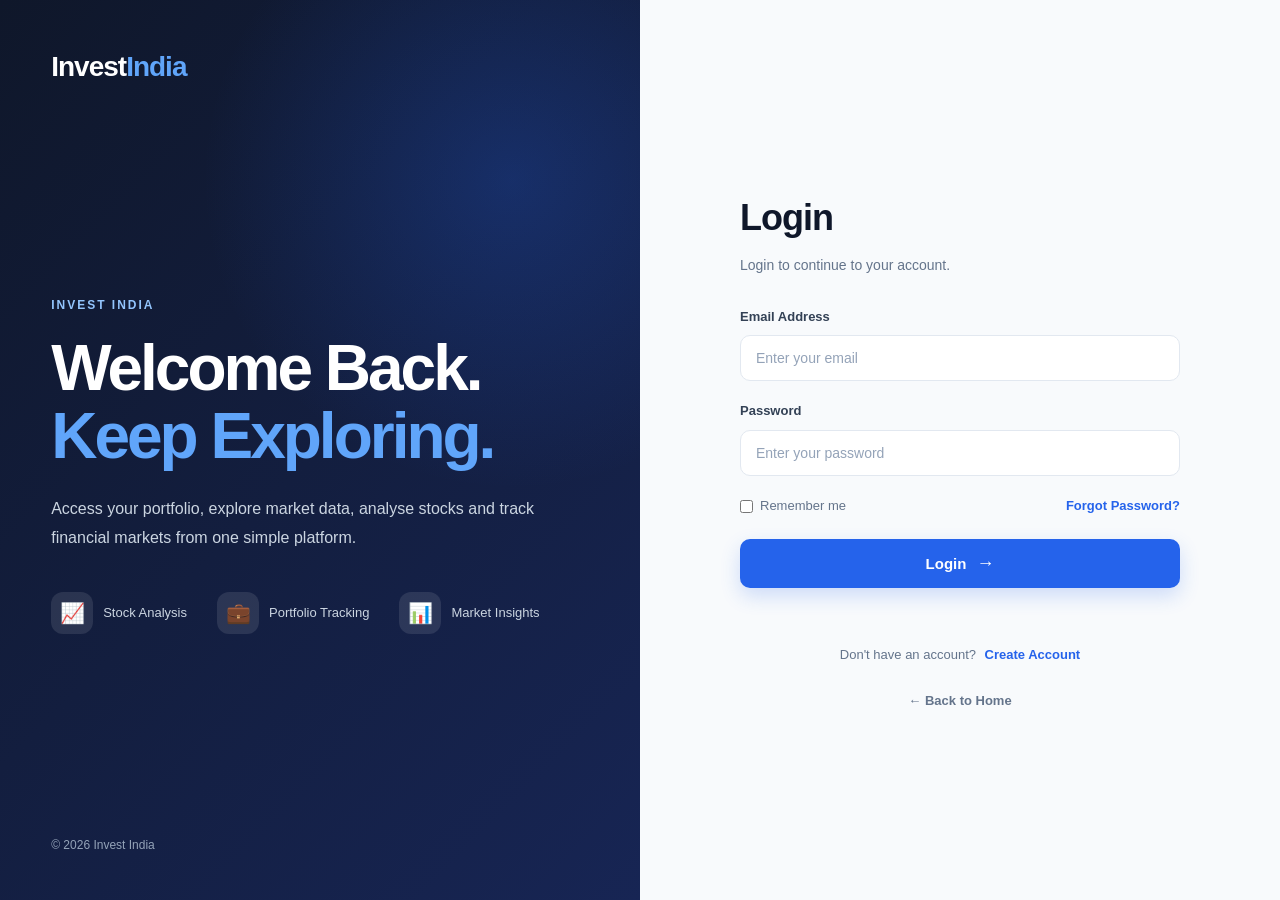
==== portfolio.html @ 1726dc56 "first commi" ====
<!DOCTYPE html>
<html lang="en">

<head>

    <meta charset="UTF-8">

    <meta name="viewport"
          content="width=device-width, initial-scale=1.0">

    <title>Portfolio - Invest India</title>

    <link rel="stylesheet"
          href="css/style.css">

</head>

<body>


<!-- =====================================================
     HEADER
===================================================== -->

<header class="header">

    <div class="logo">
        Invest<span>India</span>
    </div>

    <nav>

        <a href="index.html">
            Home
        </a>
    </nav>

</header>



<!-- =====================================================
     PORTFOLIO PAGE
===================================================== -->

<main class="portfolio-page">


    <!-- =================================================
         PAGE HEADER
    ================================================== -->

    <section class="portfolio-hero">

        <div>

            <span class="portfolio-label">
                INVESTMENT DASHBOARD
            </span>

            <h1>
                My Portfolio
            </h1>

            <p>
                Track your investments, current value
                and overall performance.
            </p>

        </div>


        <button
            class="add-investment-btn"
            onclick="openInvestmentForm()">

            + Add Investment

        </button>

    </section>



    <!-- =================================================
         SUMMARY CARDS
    ================================================== -->

    <section class="portfolio-summary">


        <div class="portfolio-summary-card">

            <div class="summary-icon">
                💰
            </div>

            <div>

                <span>
                    Invested Amount
                </span>

                <h2 id="totalInvested">
                    ₹0
                </h2>

            </div>

        </div>



        <div class="portfolio-summary-card">

            <div class="summary-icon">
                📈
            </div>

            <div>

                <span>
                    Current Value
                </span>

                <h2 id="currentValue">
                    ₹0
                </h2>

            </div>

        </div>



        <div class="portfolio-summary-card">

            <div class="summary-icon">
                📊
            </div>

            <div>

                <span>
                    Total P&L
                </span>

                <h2 id="totalProfitLoss">
                    ₹0
                </h2>

            </div>

        </div>



        <div class="portfolio-summary-card">

            <div class="summary-icon">
                🏦
            </div>

            <div>

                <span>
                    Holdings
                </span>

                <h2 id="totalHoldings">
                    0
                </h2>

            </div>

        </div>

    </section>



    <!-- =================================================
         ADD INVESTMENT FORM
    ================================================== -->

    <section
        id="investmentForm"
        class="investment-form-card"
        style="display: none;">

        <div class="form-header">

            <div>

                <h2>
                    Add Investment
                </h2>

                <p>
                    Add a stock to your portfolio
                </p>

            </div>

            <button
                class="close-form-btn"
                onclick="closeInvestmentForm()">

                ✕

            </button>

        </div>


        <div class="investment-form-grid">


            <div class="form-group">

                <label>
                    Stock Symbol
                </label>

                <input
                    type="text"
                    id="stock"
                    placeholder="Example: ITC">

            </div>


            <div class="form-group">

                <label>
                    Quantity
                </label>

                <input
                    type="number"
                    id="quantity"
                    placeholder="Example: 10"
                    min="1">

            </div>


            <div class="form-group">

                <label>
                    Buy Price
                </label>

                <input
                    type="number"
                    id="buyPrice"
                    placeholder="Example: 365"
                    min="0"
                    step="0.01">

            </div>


            <div class="form-group">

                <label>
                    Current Price
                </label>

                <input
                    type="number"
                    id="currentPrice"
                    placeholder="Example: 380"
                    min="0"
                    step="0.01">

            </div>

        </div>


        <div class="form-actions">

            <button
                class="cancel-investment-btn"
                onclick="closeInvestmentForm()">

                Cancel

            </button>

            <button
                class="save-investment-btn"
                onclick="addInvestment()">

                Save Investment

            </button>

        </div>

    </section>



    <!-- =================================================
         PORTFOLIO HOLDINGS
    ================================================== -->

    <section class="holdings-section">


        <div class="holdings-header">

            <div>

                <span class="portfolio-label">
                    YOUR INVESTMENTS
                </span>

                <h2>
                    Portfolio Holdings
                </h2>

            </div>


            <button
                class="refresh-btn"
                onclick="loadPortfolio()">

                ↻ Refresh

            </button>

        </div>



        <div class="portfolio-table-wrapper">

            <table class="portfolio-table">

                <thead>

                    <tr>

                        <th>
                            Stock
                        </th>

                        <th>
                            Quantity
                        </th>

                        <th>
                            Buy Price
                        </th>

                        <th>
                            Current Price
                        </th>

                        <th>
                            Invested
                        </th>

                        <th>
                            Current Value
                        </th>

                        <th>
                            P&L
                        </th>

                        <th>
                            Action
                        </th>

                    </tr>

                </thead>


                <tbody id="portfolioBody">

                    <tr>

                        <td
                            colspan="8"
                            class="loading-cell">

                            Loading portfolio...

                        </td>

                    </tr>

                </tbody>

            </table>

        </div>

    </section>



    <!-- =================================================
         EMPTY PORTFOLIO
    ================================================== -->

    <section
        id="emptyPortfolio"
        class="empty-portfolio"
        style="display: none;">

        <div class="empty-portfolio-icon">
            📊
        </div>

        <h2>
            Your portfolio is empty
        </h2>

        <p>
            Start building your investment portfolio
            by adding your first stock.
        </p>

        <button
            onclick="openInvestmentForm()"
            class="add-investment-btn">

            + Add Your First Investment

        </button>

    </section>


</main>



<!-- =====================================================
     JAVASCRIPT
===================================================== -->

<script>


/* =====================================================
   GET LOGGED-IN USER EMAIL
===================================================== */

const loggedInEmail =
    localStorage.getItem("userEmail");



/* =====================================================
   LOGIN CHECK
===================================================== */

if (
    localStorage.getItem("isLoggedIn") !== "true"
) {

    localStorage.setItem(
        "returnPage",
        "portfolio.html"
    );

    window.location.href =
        "login.html";

}



/* =====================================================
   OPEN FORM
===================================================== */

function openInvestmentForm() {

    document.getElementById(
        "investmentForm"
    ).style.display = "block";

}



/* =====================================================
   CLOSE FORM
===================================================== */

function closeInvestmentForm() {

    document.getElementById(
        "investmentForm"
    ).style.display = "none";

}



/* =====================================================
   LOAD PORTFOLIO
===================================================== */

async function loadPortfolio() {


    if (!loggedInEmail) {

        localStorage.setItem(
            "returnPage",
            "portfolio.html"
        );

        window.location.href =
            "login.html";

        return;

    }


    try {


        const response =
            await fetch(
                "http://localhost:8080/api/portfolio?email="
                + encodeURIComponent(
                    loggedInEmail
                )
            );


        if (!response.ok) {

            throw new Error(
                "Portfolio loading failed"
            );

        }


        const portfolio =
            await response.json();


        displayPortfolio(
            portfolio
        );


    }

    catch (error) {

        console.error(
            "Portfolio Error:",
            error
        );


        document.getElementById(
            "portfolioBody"
        ).innerHTML = `

            <tr>

                <td
                    colspan="8"
                    class="error-cell">

                    Unable to connect to backend.

                </td>

            </tr>

        `;

    }

}



/* =====================================================
   DISPLAY PORTFOLIO
===================================================== */

function displayPortfolio(
    portfolio
) {


    const body =
        document.getElementById(
            "portfolioBody"
        );


    const empty =
        document.getElementById(
            "emptyPortfolio"
        );


    if (
        !portfolio ||
        portfolio.length === 0
    ) {


        body.innerHTML = "";

        empty.style.display =
            "block";


        updateSummary([]);

        return;

    }


    empty.style.display =
        "none";


    body.innerHTML = "";


    portfolio.forEach(
        investment => {


            const invested =
                Number(
                    investment.quantity
                ) *
                Number(
                    investment.buyPrice
                );


            const currentValue =
                Number(
                    investment.quantity
                ) *
                Number(
                    investment.currentPrice
                );


            const profitLoss =
                currentValue -
                invested;


            const profitClass =
                profitLoss >= 0
                    ? "profit"
                    : "loss";


            const row =
                document.createElement(
                    "tr"
                );


            row.innerHTML = `

                <td>

                    <div class="stock-name">

                        <div class="stock-symbol">
                            ${investment.stock}
                        </div>

                        <span>
                            NSE / BSE
                        </span>

                    </div>

                </td>


                <td>
                    ${investment.quantity}
                </td>


                <td>
                    ₹${Number(
                        investment.buyPrice
                    ).toFixed(2)}
                </td>


                <td>

                    <strong>
                        ₹${Number(
                            investment.currentPrice
                        ).toFixed(2)}
                    </strong>

                </td>


                <td>
                    ₹${invested.toFixed(2)}
                </td>


                <td>
                    ₹${currentValue.toFixed(2)}
                </td>


                <td>

                    <span class="${profitClass}">

                        ${
                            profitLoss >= 0
                                ? "+"
                                : ""
                        }

                        ₹${profitLoss.toFixed(2)}

                    </span>

                </td>


                <td>

                    <button
                        class="edit-btn"
                        onclick="editInvestment(
                            ${investment.id},
                            '${investment.stock}',
                            ${investment.quantity},
                            ${investment.buyPrice},
                            ${investment.currentPrice}
                        )">

                        Edit

                    </button>


                    <button
                        class="delete-btn"
                        onclick="deleteInvestment(
                            ${investment.id}
                        )">

                        Delete

                    </button>

                </td>

            `;


            body.appendChild(
                row
            );

        }
    );


    updateSummary(
        portfolio
    );

}



/* =====================================================
   UPDATE SUMMARY
===================================================== */

function updateSummary(
    portfolio
) {


    let totalInvested = 0;

    let currentValue = 0;


    portfolio.forEach(
        investment => {


            totalInvested +=
                Number(
                    investment.quantity
                ) *
                Number(
                    investment.buyPrice
                );


            currentValue +=
                Number(
                    investment.quantity
                ) *
                Number(
                    investment.currentPrice
                );

        }
    );


    const profitLoss =
        currentValue -
        totalInvested;


    document.getElementById(
        "totalInvested"
    ).textContent =
        "₹" +
        totalInvested.toFixed(2);


    document.getElementById(
        "currentValue"
    ).textContent =
        "₹" +
        currentValue.toFixed(2);


    document.getElementById(
        "totalProfitLoss"
    ).textContent =
        (profitLoss >= 0 ? "+" : "") +
        "₹" +
        profitLoss.toFixed(2);


    document.getElementById(
        "totalHoldings"
    ).textContent =
        portfolio.length;


    const pnlElement =
        document.getElementById(
            "totalProfitLoss"
        );


    if (profitLoss >= 0) {

        pnlElement.classList.add(
            "profit-text"
        );

        pnlElement.classList.remove(
            "loss-text"
        );

    }
    else {

        pnlElement.classList.add(
            "loss-text"
        );

        pnlElement.classList.remove(
            "profit-text"
        );

    }

}



/* =====================================================
   ADD INVESTMENT
===================================================== */

async function addInvestment() {


    const stock =
        document.getElementById(
            "stock"
        ).value
        .trim()
        .toUpperCase();


    const quantity =
        Number(
            document.getElementById(
                "quantity"
            ).value
        );


    const buyPrice =
        Number(
            document.getElementById(
                "buyPrice"
            ).value
        );


    const currentPrice =
        Number(
            document.getElementById(
                "currentPrice"
            ).value
        );


    /* =================================================
       VALIDATION
    ================================================= */

    if (
        !stock ||
        !Number.isFinite(quantity) ||
        quantity <= 0 ||
        !Number.isFinite(buyPrice) ||
        buyPrice <= 0 ||
        !Number.isFinite(currentPrice) ||
        currentPrice <= 0
    ) {

        alert(
            "Please enter valid investment details."
        );

        return;

    }


    /* =================================================
       CHECK LOGIN
    ================================================= */

    if (!loggedInEmail) {

        alert(
            "User email not found. Please login again."
        );

        window.location.href =
            "login.html";

        return;

    }


    try {


        const response =
            await fetch(
                "http://localhost:8080/api/portfolio?email="
                + encodeURIComponent(
                    loggedInEmail
                ),
                {

                    method: "POST",

                    headers: {

                        "Content-Type":
                            "application/json"

                    },

                    body: JSON.stringify({

                        stock:
                            stock,

                        quantity:
                            quantity,

                        buyPrice:
                            buyPrice,

                        currentPrice:
                            currentPrice

                    })

                }
            );


        if (!response.ok) {

            const errorText =
                await response.text();

            console.error(
                "Backend Error:",
                errorText
            );

            throw new Error(
                "Investment could not be added"
            );

        }


        alert(
            "Investment added successfully!"
        );


        /* =================================================
           CLEAR FORM
        ================================================= */

        document.getElementById(
            "stock"
        ).value = "";


        document.getElementById(
            "quantity"
        ).value = "";


        document.getElementById(
            "buyPrice"
        ).value = "";


        document.getElementById(
            "currentPrice"
        ).value = "";


        closeInvestmentForm();


        /* =================================================
           RELOAD PORTFOLIO
        ================================================= */

        await loadPortfolio();

    }


    catch (error) {

        console.error(
            "Add Investment Error:",
            error
        );


        alert(
            "Unable to add investment. Make sure Spring Boot backend is running."
        );

    }

}



/* =====================================================
   EDIT INVESTMENT
===================================================== */

async function editInvestment(
    id,
    stock,
    quantity,
    buyPrice,
    currentPrice
) {


    const newQuantity =
        prompt(
            "Enter Quantity:",
            quantity
        );


    if (newQuantity === null) {

        return;

    }


    const newBuyPrice =
        prompt(
            "Enter Buy Price:",
            buyPrice
        );


    if (newBuyPrice === null) {

        return;

    }


    const newCurrentPrice =
        prompt(
            "Enter Current Price:",
            currentPrice
        );


    if (newCurrentPrice === null) {

        return;

    }


    const quantityValue =
        Number(
            newQuantity
        );


    const buyPriceValue =
        Number(
            newBuyPrice
        );


    const currentPriceValue =
        Number(
            newCurrentPrice
        );


    /* =================================================
       VALIDATION
    ================================================= */

    if (
        !Number.isFinite(quantityValue) ||
        quantityValue <= 0 ||
        !Number.isFinite(buyPriceValue) ||
        buyPriceValue <= 0 ||
        !Number.isFinite(currentPriceValue) ||
        currentPriceValue <= 0
    ) {

        alert(
            "Please enter valid values."
        );

        return;

    }


    if (!loggedInEmail) {

        alert(
            "User email not found. Please login again."
        );

        window.location.href =
            "login.html";

        return;

    }


    try {


        const response =
            await fetch(
                "http://localhost:8080/api/portfolio/"
                + id
                + "?email="
                + encodeURIComponent(
                    loggedInEmail
                ),
                {

                    method: "PUT",

                    headers: {

                        "Content-Type":
                            "application/json"

                    },

                    body: JSON.stringify({

                        stock:
                            stock,

                        quantity:
                            quantityValue,

                        buyPrice:
                            buyPriceValue,

                        currentPrice:
                            currentPriceValue

                    })

                }
            );


        if (!response.ok) {

            const errorText =
                await response.text();

            console.error(
                "Update Backend Error:",
                errorText
            );

            throw new Error(
                "Update failed"
            );

        }


        alert(
            "Investment updated successfully!"
        );


        await loadPortfolio();

    }


    catch (error) {

        console.error(
            "Update Investment Error:",
            error
        );


        alert(
            "Unable to update investment."
        );

    }

}



/* =====================================================
   DELETE INVESTMENT
===================================================== */

async function deleteInvestment(
    id
) {


    const confirmDelete =
        confirm(
            "Are you sure you want to delete this investment?"
        );


    if (!confirmDelete) {

        return;

    }


    try {


        const response =
            await fetch(
                "http://localhost:8080/api/portfolio/"
                + id
                + "?email="
                + encodeURIComponent(
                    loggedInEmail
                ),
                {

                    method: "DELETE"

                }
            );


        const result =
            await response.text();


        if (!response.ok) {

            throw new Error(
                result ||
                "Delete failed"
            );

        }


        alert(
            result ||
            "Investment deleted successfully."
        );


        await loadPortfolio();

    }


    catch (error) {

        console.error(
            "Delete Error:",
            error
        );


        alert(
            "Unable to delete investment."
        );

    }

}



/* =====================================================
   LOGOUT
===================================================== */

function logoutUser() {


    localStorage.removeItem(
        "isLoggedIn"
    );


    localStorage.removeItem(
        "userEmail"
    );


    localStorage.removeItem(
        "userName"
    );


    localStorage.removeItem(
        "returnPage"
    );


    window.location.href =
        "login.html";

}



/* =====================================================
   LOAD PAGE
===================================================== */

loadPortfolio();

</script>



<!-- =====================================================
     PORTFOLIO PAGE CSS
===================================================== -->

<style>

/* =====================================================
   PORTFOLIO PAGE
===================================================== */

.portfolio-page {

    min-height:
        calc(100vh - 70px);

    padding:
        45px 6% 80px;

    background:
        #f5f7fb;

}


/* =====================================================
   PORTFOLIO HERO
===================================================== */

.portfolio-hero {

    max-width:
        1150px;

    margin:
        0 auto 30px;

    padding:
        35px;

    display:
        flex;

    align-items:
        center;

    justify-content:
        space-between;

    gap:
        25px;

    border-radius:
        18px;

    background:
        linear-gradient(
            135deg,
            #0f172a,
            #1e3a8a
        );

    color:
        white;

    box-shadow:
        0 15px 35px
        rgba(
            15,
            23,
            42,
            0.15
        );

}


.portfolio-label {

    display:
        inline-block;

    margin-bottom:
        8px;

    color:
        #2563eb;

    font-size:
        11px;

    font-weight:
        800;

    letter-spacing:
        1.5px;

}


.portfolio-hero .portfolio-label {

    color:
        #93c5fd;

}


.portfolio-hero h1 {

    margin-bottom:
        8px;

    font-size:
        34px;

}


.portfolio-hero p {

    color:
        #cbd5e1;

    font-size:
        14px;

}


/* =====================================================
   ADD BUTTON
===================================================== */

.add-investment-btn {

    padding:
        13px 20px;

    border:
        none;

    border-radius:
        9px;

    background:
        #22c55e;

    color:
        white;

    font-size:
        14px;

    font-weight:
        700;

    cursor:
        pointer;

    white-space:
        nowrap;

    transition:
        0.2s;

}


.add-investment-btn:hover {

    background:
        #16a34a;

    transform:
        translateY(-2px);

}


/* =====================================================
   SUMMARY
===================================================== */

.portfolio-summary {

    max-width:
        1150px;

    margin:
        0 auto 30px;

    display:
        grid;

    grid-template-columns:
        repeat(4, 1fr);

    gap:
        15px;

}


.portfolio-summary-card {

    padding:
        20px;

    display:
        flex;

    align-items:
        center;

    gap:
        14px;

    background:
        white;

    border:
        1px solid #e5e7eb;

    border-radius:
        13px;

    box-shadow:
        0 5px 20px
        rgba(
            15,
            23,
            42,
            0.05
        );

}


.summary-icon {

    width:
        45px;

    height:
        45px;

    display:
        flex;

    align-items:
        center;

    justify-content:
        center;

    border-radius:
        10px;

    background:
        #eff6ff;

    font-size:
        21px;

}


.portfolio-summary-card span {

    display:
        block;

    margin-bottom:
        4px;

    color:
        #6b7280;

    font-size:
        12px;

}


.portfolio-summary-card h2 {

    color:
        #111827;

    font-size:
        19px;

}


/* =====================================================
   FORM
===================================================== */

.investment-form-card {

    max-width:
        1150px;

    margin:
        0 auto 30px;

    padding:
        28px;

    background:
        white;

    border:
        1px solid #e5e7eb;

    border-radius:
        15px;

    box-shadow:
        0 8px 25px
        rgba(
            15,
            23,
            42,
            0.07
        );

}


.form-header {

    display:
        flex;

    align-items:
        center;

    justify-content:
        space-between;

    margin-bottom:
        25px;

}


.form-header h2 {

    color:
        #111827;

    font-size:
        21px;

}


.form-header p {

    margin-top:
        4px;

    color:
        #6b7280;

    font-size:
        13px;

}


.close-form-btn {

    border:
        none;

    background:
        #f1f5f9;

    width:
        34px;

    height:
        34px;

    border-radius:
        8px;

    cursor:
        pointer;

    color:
        #475569;

}


.investment-form-grid {

    display:
        grid;

    grid-template-columns:
        repeat(4, 1fr);

    gap:
        15px;

}


.form-group label {

    display:
        block;

    margin-bottom:
        7px;

    color:
        #374151;

    font-size:
        13px;

    font-weight:
        600;

}


.form-group input {

    width:
        100%;

    padding:
        12px;

    border:
        1px solid #d1d5db;

    border-radius:
        8px;

    outline:
        none;

    font-size:
        14px;

}


.form-group input:focus {

    border-color:
        #2563eb;

    box-shadow:
        0 0 0 3px
        rgba(
            37,
            99,
            235,
            0.1
        );

}


.form-actions {

    display:
        flex;

    justify-content:
        flex-end;

    gap:
        10px;

    margin-top:
        20px;

}


.cancel-investment-btn,
.save-investment-btn {

    padding:
        11px 18px;

    border-radius:
        8px;

    cursor:
        pointer;

    font-size:
        13px;

    font-weight:
        600;

}


.cancel-investment-btn {

    border:
        1px solid #d1d5db;

    background:
        white;

    color:
        #374151;

}


.save-investment-btn {

    border:
        none;

    background:
        #2563eb;

    color:
        white;

}


/* =====================================================
   HOLDINGS
===================================================== */

.holdings-section {

    max-width:
        1150px;

    margin:
        auto;

}


.holdings-header {

    display:
        flex;

    align-items:
        center;

    justify-content:
        space-between;

    margin-bottom:
        18px;

}


.holdings-header h2 {

    color:
        #111827;

    font-size:
        24px;

}


.refresh-btn {

    padding:
        9px 14px;

    border:
        1px solid #d1d5db;

    border-radius:
        8px;

    background:
        white;

    color:
        #374151;

    cursor:
        pointer;

}


/* =====================================================
   TABLE
===================================================== */

.portfolio-table-wrapper {

    overflow-x:
        auto;

    background:
        white;

    border:
        1px solid #e5e7eb;

    border-radius:
        14px;

    box-shadow:
        0 5px 20px
        rgba(
            15,
            23,
            42,
            0.05
        );

}


.portfolio-table {

    width:
        100%;

    border-collapse:
        collapse;

    min-width:
        900px;

}


.portfolio-table th {

    padding:
        15px;

    background:
        #f8fafc;

    border-bottom:
        1px solid #e5e7eb;

    color:
        #64748b;

    text-align:
        left;

    font-size:
        11px;

    text-transform:
        uppercase;

}


.portfolio-table td {

    padding:
        17px 15px;

    border-bottom:
        1px solid #f1f5f9;

    color:
        #374151;

    font-size:
        13px;

}


.portfolio-table tr:last-child td {

    border-bottom:
        none;

}


.stock-symbol {

    color:
        #111827;

    font-weight:
        800;

    font-size:
        15px;

}


.stock-name span {

    color:
        #94a3b8;

    font-size:
        10px;

}


.profit {

    color:
        #16a34a;

    font-weight:
        700;

}


.loss {

    color:
        #dc2626;

    font-weight:
        700;

}


.profit-text {

    color:
        #16a34a !important;

}


.loss-text {

    color:
        #dc2626 !important;

}


/* =====================================================
   EDIT BUTTON
===================================================== */

.edit-btn {

    padding:
        7px 11px;

    margin-right:
        5px;

    border:
        1px solid #bfdbfe;

    border-radius:
        7px;

    background:
        #eff6ff;

    color:
        #2563eb;

    cursor:
        pointer;

    font-size:
        11px;

    font-weight:
        600;

    transition:
        0.2s;

}


.edit-btn:hover {

    background:
        #dbeafe;

}


/* =====================================================
   DELETE BUTTON
===================================================== */

.delete-btn {

    padding:
        7px 11px;

    border:
        1px solid #fecaca;

    border-radius:
        7px;

    background:
        #fef2f2;

    color:
        #dc2626;

    cursor:
        pointer;

    font-size:
        11px;

    font-weight:
        600;

    transition:
        0.2s;

}


.delete-btn:hover {

    background:
        #fee2e2;

}


.loading-cell,
.error-cell {

    padding:
        40px !important;

    text-align:
        center;

    color:
        #64748b !important;

}


/* =====================================================
   EMPTY PORTFOLIO
===================================================== */

.empty-portfolio {

    max-width:
        700px;

    margin:
        40px auto;

    padding:
        55px 25px;

    background:
        white;

    border:
        1px solid #e5e7eb;

    border-radius:
        16px;

    text-align:
        center;

}


.empty-portfolio-icon {

    margin-bottom:
        15px;

    font-size:
        45px;

}


.empty-portfolio h2 {

    margin-bottom:
        8px;

    color:
        #111827;

}


.empty-portfolio p {

    margin-bottom:
        20px;

    color:
        #6b7280;

    font-size:
        14px;

}


/* =====================================================
   MOBILE
===================================================== */

@media (max-width: 900px) {

    .portfolio-summary {

        grid-template-columns:
            repeat(2, 1fr);

    }


    .investment-form-grid {

        grid-template-columns:
            repeat(2, 1fr);

    }

}


@media (max-width: 650px) {

    .portfolio-page {

        padding:
            25px 15px 60px;

    }


    .portfolio-hero {

        flex-direction:
            column;

        align-items:
            flex-start;

        padding:
            25px;

    }


    .portfolio-hero h1 {

        font-size:
            28px;

    }


    .add-investment-btn {

        width:
            100%;

    }


    .portfolio-summary {

        grid-template-columns:
            1fr;

    }


    .investment-form-grid {

        grid-template-columns:
            1fr;

    }


    .form-actions {

        flex-direction:
            column;

    }


    .cancel-investment-btn,
    .save-investment-btn {

        width:
            100%;

    }


    .holdings-header {

        align-items:
            flex-start;

        gap:
            15px;

    }


    .holdings-header h2 {

        font-size:
            20px;

    }

}

</style>


</body>

</html>
---- css/style.css ----
/* =========================================================
   INVEST INDIA
   PREMIUM FINTECH / STOCK MARKET DESIGN
========================================================= */


/* =========================================================
   RESET
========================================================= */

* {
    margin: 0;
    padding: 0;
    box-sizing: border-box;
}

html {
    scroll-behavior: smooth;
}

body {
    font-family:
        Inter,
        "Segoe UI",
        Arial,
        Helvetica,
        sans-serif;

    background: #f8fafc;
    color: #0f172a;

    line-height: 1.6;

    max-width: 100%;
    overflow-x: hidden;
}

a {
    text-decoration: none;
    color: inherit;
}

button,
input {
    font-family: inherit;
}

button {
    cursor: pointer;
}

img,
svg {
    max-width: 100%;
}

.container {
    width: min(1180px, 92%);
    margin: auto;
}


/* =========================================================
   COLORS
========================================================= */

:root {
    --primary: #2563eb;
    --primary-dark: #1d4ed8;
    --primary-light: #eff6ff;

    --green: #16a34a;
    --green-light: #dcfce7;

    --red: #dc2626;
    --red-light: #fee2e2;

    --dark: #0f172a;
    --dark-2: #172033;

    --text: #334155;
    --muted: #64748b;

    --border: #e2e8f0;
    --background: #f8fafc;
    --white: #ffffff;
}


/* =========================================================
   HEADER
========================================================= */

.header {
    height: 76px;

    position: sticky;
    top: 0;

    z-index: 1000;

    background: rgba(255, 255, 255, 0.94);

    backdrop-filter: blur(18px);

    border-bottom: 1px solid rgba(226, 232, 240, 0.8);
}

.nav-container {
    height: 100%;

    display: flex;
    align-items: center;
    justify-content: space-between;

    gap: 30px;
}


/* =========================================================
   LOGO
========================================================= */

.logo {
    font-size: 25px;
    font-weight: 900;

    letter-spacing: -1px;

    color: var(--dark);

    white-space: nowrap;
}

.logo span {
    color: var(--primary);
}


/* =========================================================
   NAVIGATION
========================================================= */

.main-nav {
    display: flex;
    align-items: center;

    gap: 28px;

    margin-left: auto;
}

.main-nav > a {
    position: relative;

    color: #475569;

    font-size: 14px;
    font-weight: 650;

    padding: 28px 0;

    transition: 0.2s ease;

    white-space: nowrap;
}

.main-nav > a:hover {
    color: var(--primary);
}

.main-nav > a::after {
    content: "";

    position: absolute;

    left: 0;
    bottom: 18px;

    width: 0;
    height: 2px;

    background: var(--primary);

    border-radius: 10px;

    transition: 0.25s ease;
}

.main-nav > a:hover::after {
    width: 100%;
}


/* =========================================================
   PROFILE
========================================================= */

.profile-menu {
    position: relative;

    margin-left: 4px;

    flex-shrink: 0;
}

.profile-image {
    width: 42px;
    height: 42px;

    display: block;

    border-radius: 50%;

    border: 3px solid #dbeafe;

    cursor: pointer;

    transition: 0.25s ease;
}

.profile-image:hover {
    border-color: var(--primary);

    transform: scale(1.05);
}


/* =========================================================
   PROFILE DROPDOWN
========================================================= */

.profile-dropdown {
    position: absolute;

    top: 52px;
    right: 0;

    width: 255px;

    padding: 10px;

    background: #ffffff;

    border: 1px solid var(--border);

    border-radius: 16px;

    box-shadow:
        0 20px 50px rgba(15, 23, 42, 0.15);

    opacity: 0;

    visibility: hidden;

    transform: translateY(8px);

    transition:
        opacity 0.2s ease,
        transform 0.2s ease,
        visibility 0.2s ease;

    z-index: 9999;
}

.profile-menu.active .profile-dropdown {
    opacity: 1;

    visibility: visible;

    transform: translateY(0);
}

.profile-dropdown::before {
    content: "";

    position: absolute;

    top: -12px;
    right: 0;

    width: 100%;
    height: 14px;
}

.profile-welcome {
    padding: 13px;
}

.profile-welcome strong {
    display: block;

    color: var(--dark);

    font-size: 14px;
}

.profile-welcome span {
    display: block;

    color: var(--muted);

    font-size: 13px;

    margin-top: 3px;
}

.profile-dropdown hr {
    border: none;

    border-top: 1px solid var(--border);

    margin: 5px 0 8px;
}

.profile-dropdown a,
.profile-dropdown button {
    width: 100%;

    display: block;

    padding: 11px 12px;

    border: none;

    background: transparent;

    color: #334155;

    text-align: left;

    border-radius: 9px;

    font-size: 14px;

    cursor: pointer;

    transition: 0.2s ease;
}

.profile-dropdown a:hover,
.profile-dropdown button:hover {
    background: var(--primary-light);

    color: var(--primary);
}


/* =========================================================
   MARKET TICKER
========================================================= */

.market-ticker {
    background: var(--dark);

    color: white;

    border-bottom: 1px solid #1e293b;
}

.ticker-container {
    min-height: 46px;

    display: flex;

    align-items: center;

    justify-content: center;

    gap: 55px;

    overflow: hidden;
}

.ticker-item {
    display: flex;

    align-items: center;

    gap: 9px;

    white-space: nowrap;

    font-size: 12px;
}

.ticker-item span {
    color: #94a3b8;

    font-weight: 600;
}

.ticker-item strong {
    color: #f8fafc;
}

.positive {
    color: var(--green) !important;
}

.negative {
    color: var(--red) !important;
}


/* =========================================================
   HERO
========================================================= */

.hero {
    position: relative;

    overflow: hidden;

    padding: 105px 0 100px;

    background:
        radial-gradient(
            circle at 80% 20%,
            rgba(37, 99, 235, 0.12),
            transparent 30%
        ),
        linear-gradient(
            135deg,
            #f8fbff,
            #ffffff 50%,
            #f8fafc
        );
}

.hero::before {
    content: "";

    position: absolute;

    width: 500px;
    height: 500px;

    right: -250px;
    top: 50px;

    background: rgba(37, 99, 235, 0.05);

    border-radius: 50%;

    filter: blur(10px);
}

.hero-grid {
    position: relative;

    display: grid;

    grid-template-columns: 1fr 1fr;

    align-items: center;

    gap: 80px;
}


/* =========================================================
   HERO CONTENT
========================================================= */

.hero-content {
    position: relative;

    z-index: 2;
}

.hero-badge {
    display: inline-flex;

    align-items: center;

    gap: 8px;

    padding: 8px 13px;

    background: #eff6ff;

    border: 1px solid #dbeafe;

    color: var(--primary);

    border-radius: 30px;

    font-size: 11px;

    font-weight: 800;

    letter-spacing: 0.8px;

    margin-bottom: 22px;
}

.live-dot {
    width: 7px;
    height: 7px;

    background: #22c55e;

    border-radius: 50%;

    box-shadow:
        0 0 0 4px rgba(34, 197, 94, 0.12);
}

.hero h1 {
    max-width: 680px;

    font-size: clamp(46px, 5vw, 72px);

    line-height: 1.02;

    letter-spacing: -3.5px;

    color: var(--dark);

    margin-bottom: 25px;
}

.hero h1 span {
    display: block;

    background:
        linear-gradient(
            90deg,
            #2563eb,
            #3b82f6
        );

    -webkit-background-clip: text;

    background-clip: text;

    color: transparent;
}

.hero p {
    max-width: 590px;

    color: var(--muted);

    font-size: 17px;

    line-height: 1.8;

    margin-bottom: 32px;
}


/* =========================================================
   HERO BUTTONS
========================================================= */

.hero-actions {
    display: flex;

    align-items: center;

    gap: 13px;

    margin-bottom: 45px;
}

.primary-btn,
.secondary-btn {
    min-height: 48px;

    padding: 0 21px;

    display: inline-flex;

    align-items: center;

    justify-content: center;

    gap: 9px;

    border-radius: 10px;

    font-size: 14px;

    font-weight: 750;

    transition: 0.25s ease;
}

.primary-btn {
    background: var(--primary);

    color: white;

    box-shadow:
        0 12px 25px rgba(37, 99, 235, 0.23);
}

.primary-btn:hover {
    background: var(--primary-dark);

    transform: translateY(-2px);

    box-shadow:
        0 15px 30px rgba(37, 99, 235, 0.3);
}

.primary-btn span {
    font-size: 18px;
}

.secondary-btn {
    background: white;

    border: 1px solid var(--border);

    color: var(--text);
}

.secondary-btn:hover {
    border-color: #bfdbfe;

    color: var(--primary);

    background: #f8fbff;
}


/* =========================================================
   HERO TRUST
========================================================= */

.hero-trust {
    display: flex;

    align-items: center;

    gap: 35px;
}

.hero-trust div {
    display: flex;

    flex-direction: column;
}

.hero-trust strong {
    font-size: 22px;

    color: var(--dark);
}

.hero-trust span {
    color: var(--muted);

    font-size: 12px;
}


/* =========================================================
   HERO DASHBOARD
========================================================= */

.hero-dashboard {
    position: relative;

    min-height: 450px;

    display: flex;

    align-items: center;

    justify-content: center;
}

.dashboard-glow {
    position: absolute;

    width: 330px;
    height: 330px;

    border-radius: 50%;

    background: rgba(37, 99, 235, 0.13);

    filter: blur(65px);
}


/* =========================================================
   PORTFOLIO CARD
========================================================= */

.portfolio-card {
    position: relative;

    z-index: 2;

    width: min(480px, 100%);

    padding: 26px;

    background:
        linear-gradient(
            145deg,
            #ffffff,
            #f8fbff
        );

    border: 1px solid rgba(226, 232, 240, 0.9);

    border-radius: 22px;

    box-shadow:
        0 30px 80px rgba(15, 23, 42, 0.14);

    transform:
        perspective(1000px)
        rotateY(-5deg)
        rotateX(2deg);

    transition: 0.4s ease;
}

.portfolio-card:hover {
    transform:
        perspective(1000px)
        rotateY(0deg)
        rotateX(0deg)
        translateY(-5px);
}


/* =========================================================
   PORTFOLIO HEADER
========================================================= */

.portfolio-header {
    display: flex;

    align-items: flex-start;

    justify-content: space-between;
}

.portfolio-header span {
    color: var(--muted);

    font-size: 12px;
}

.portfolio-header h2 {
    font-size: 30px;

    color: var(--dark);

    margin-top: 3px;

    letter-spacing: -1px;
}

.profit-badge {
    padding: 7px 10px;

    background: var(--green-light);

    color: var(--green);

    border-radius: 8px;

    font-size: 12px;

    font-weight: 800;
}


/* =========================================================
   CHART
========================================================= */

.chart-area {
    position: relative;

    height: 205px;

    margin-top: 25px;

    overflow: hidden;

    border-radius: 14px;

    background:
        linear-gradient(
            180deg,
            #f8fbff,
            #ffffff
        );
}

.chart-grid-lines {
    position: absolute;

    inset: 0;

    background:
        repeating-linear-gradient(
            to bottom,
            transparent 0,
            transparent 49px,
            #e8eef7 50px
        );
}

.chart-labels {
    position: absolute;

    right: 8px;
    top: 10px;

    height: 165px;

    display: flex;

    flex-direction: column;

    justify-content: space-between;

    color: #94a3b8;

    font-size: 9px;

    z-index: 2;
}

.market-chart {
    position: absolute;

    left: 0;
    bottom: 0;

    width: 100%;
    height: 100%;

    overflow: visible;
}

.chart-fill {
    fill: url(#chartFill);
}

.chart-path {
    fill: none;

    stroke: var(--primary);

    stroke-width: 4;

    stroke-linecap: round;

    stroke-linejoin: round;
}

.chart-periods {
    display: flex;

    justify-content: flex-end;

    gap: 15px;

    padding: 13px 3px 18px;

    color: #94a3b8;

    font-size: 11px;

    font-weight: 700;
}

.chart-periods .active {
    color: var(--primary);
}


/* =========================================================
   PORTFOLIO STATS
========================================================= */

.portfolio-stats {
    display: grid;

    grid-template-columns: 1fr 1fr;

    gap: 15px;

    padding-top: 17px;

    border-top: 1px solid var(--border);
}

.portfolio-stats div {
    display: flex;

    flex-direction: column;
}

.portfolio-stats span {
    color: var(--muted);

    font-size: 11px;
}

.portfolio-stats strong {
    margin-top: 3px;

    color: var(--dark);

    font-size: 15px;
}


/* =========================================================
   FLOATING STOCK CARD
========================================================= */

.floating-stock-card {
    position: absolute;

    z-index: 4;

    right: -15px;
    bottom: 65px;

    display: flex;

    align-items: center;

    gap: 10px;

    padding: 13px 15px;

    background: white;

    border: 1px solid var(--border);

    border-radius: 13px;

    box-shadow:
        0 18px 40px rgba(15, 23, 42, 0.12);
}

.stock-mini-icon {
    width: 38px;
    height: 38px;

    display: flex;

    align-items: center;

    justify-content: center;

    background: #eff6ff;

    color: var(--primary);

    border-radius: 9px;

    font-size: 11px;

    font-weight: 900;
}

.floating-stock-card div {
    display: flex;

    flex-direction: column;
}

.floating-stock-card span {
    color: var(--muted);

    font-size: 9px;
}

.floating-stock-card strong {
    font-size: 13px;
}

.floating-stock-card b {
    font-size: 11px;
}


/* =========================================================
   FLOATING MINI CARD
========================================================= */

.floating-mini-card {
    position: absolute;

    z-index: 4;

    left: -20px;
    top: 70px;

    padding: 13px 17px;

    background: white;

    border: 1px solid var(--border);

    border-radius: 12px;

    box-shadow:
        0 15px 35px rgba(15, 23, 42, 0.1);

    display: flex;

    flex-direction: column;
}

.floating-mini-card span {
    color: var(--muted);

    font-size: 9px;
}

.floating-mini-card strong {
    color: var(--green);

    font-size: 14px;
}


/* =========================================================
   MARKET OVERVIEW
========================================================= */

.market-overview {
    padding: 70px 0;

    background: white;

    border-bottom: 1px solid #edf2f7;
}

.section-top {
    display: flex;

    justify-content: space-between;

    align-items: flex-end;

    margin-bottom: 28px;
}

.section-label {
    display: block;

    color: var(--primary);

    font-size: 10px;

    font-weight: 850;

    letter-spacing: 1.5px;

    margin-bottom: 7px;
}

.section-top h2 {
    font-size: 27px;

    letter-spacing: -0.7px;
}

.market-status {
    color: var(--green);

    font-size: 12px;

    font-weight: 700;
}

.market-cards {
    display: grid;

    grid-template-columns:
        repeat(4, 1fr);

    gap: 15px;
}

.market-overview-card {
    padding: 21px;

    border: 1px solid var(--border);

    background: #ffffff;

    border-radius: 15px;

    transition: 0.25s ease;
}

.market-overview-card:hover {
    transform: translateY(-4px);

    border-color: #bfdbfe;

    box-shadow:
        0 15px 30px rgba(15, 23, 42, 0.07);
}

.market-card-top {
    display: flex;

    justify-content: space-between;

    align-items: center;

    margin-bottom: 13px;
}

.market-card-top span:first-child {
    color: var(--muted);

    font-size: 11px;

    font-weight: 700;
}

.market-icon {
    width: 28px;
    height: 28px;

    display: flex;

    align-items: center;

    justify-content: center;

    background: var(--primary-light);

    color: var(--primary);

    border-radius: 7px;

    font-size: 11px;

    font-weight: 900;
}

.market-overview-card > strong {
    display: block;

    color: var(--dark);

    font-size: 21px;

    letter-spacing: -0.5px;

    margin-bottom: 5px;
}

.market-overview-card small {
    font-size: 11px;

    font-weight: 700;
}


/* =========================================================
   QUICK TOOLS
========================================================= */

.quick-tools {
    padding: 95px 0;

    background: #f8fafc;
}

.section-heading {
    text-align: center;

    max-width: 700px;

    margin: 0 auto 42px;
}

.section-heading h2 {
    color: var(--dark);

    font-size: 38px;

    line-height: 1.15;

    letter-spacing: -1.5px;

    margin-bottom: 11px;
}

.section-heading p {
    color: var(--muted);

    font-size: 15px;
}

.tool-grid {
    display: grid;

    grid-template-columns:
        repeat(4, 1fr);

    gap: 16px;
}

.tool-card {
    position: relative;

    display: flex;

    align-items: center;

    gap: 15px;

    padding: 23px;

    background: white;

    border: 1px solid var(--border);

    border-radius: 16px;

    transition: 0.25s ease;
}

.tool-card:hover {
    transform: translateY(-5px);

    border-color: #bfdbfe;

    box-shadow:
        0 18px 40px rgba(15, 23, 42, 0.08);
}

.tool-icon {
    flex-shrink: 0;

    width: 48px;
    height: 48px;

    display: flex;

    align-items: center;

    justify-content: center;

    border-radius: 12px;

    font-size: 21px;
}

.tool-icon.blue {
    background: #eff6ff;
}

.tool-icon.purple {
    background: #f5f3ff;
}

.tool-icon.green {
    background: #ecfdf5;
}

.tool-icon.orange {
    background: #fff7ed;
}

.tool-card h3 {
    color: var(--dark);

    font-size: 15px;

    margin-bottom: 3px;
}

.tool-card p {
    color: var(--muted);

    font-size: 11px;
}

.tool-arrow {
    margin-left: auto;

    color: #94a3b8;

    font-size: 18px;

    transition: 0.2s ease;
}

.tool-card:hover .tool-arrow {
    color: var(--primary);

    transform: translateX(3px);
}


/* =========================================================
   MARKET SECTIONS
========================================================= */

.market-section {
    padding: 100px 0;

    background: white;
}

.light-section {
    background: #f8fafc;
}

.centered {
    text-align: center;
}


/* =========================================================
   SEARCH
========================================================= */

.stock-search,
.search-box {
    max-width: 760px;

    margin: 0 auto 35px;

    display: flex;

    gap: 9px;
}

.stock-search input,
.search-box input {
    flex: 1;

    min-width: 0;

    height: 50px;

    padding: 0 16px;

    background: white;

    border: 1px solid #cbd5e1;

    border-radius: 10px;

    outline: none;

    color: var(--dark);

    font-size: 14px;

    transition: 0.2s ease;
}

.stock-search input:focus,
.search-box input:focus {
    border-color: var(--primary);

    box-shadow:
        0 0 0 4px rgba(37, 99, 235, 0.08);
}

.stock-search button,
.search-box button {
    min-width: 145px;

    padding: 0 20px;

    border: none;

    border-radius: 10px;

    background: var(--primary);

    color: white;

    font-size: 13px;

    font-weight: 750;

    transition: 0.2s ease;
}

.stock-search button:hover,
.search-box button:hover {
    background: var(--primary-dark);

    transform: translateY(-1px);
}


/* =========================================================
   STOCK RESULT
========================================================= */

.stock-result {
    max-width: 1000px;

    margin: auto;

    width: 100%;
}

.stock-main-card {
    padding: 30px;

    background: white;

    border: 1px solid var(--border);

    border-radius: 18px;

    box-shadow:
        0 12px 35px rgba(15, 23, 42, 0.06);
}

.stock-title {
    display: flex;

    align-items: center;

    justify-content: space-between;

    gap: 30px;

    padding-bottom: 24px;

    border-bottom: 1px solid var(--border);
}

.stock-title span {
    color: var(--muted);

    font-size: 10px;

    font-weight: 750;

    letter-spacing: 1px;
}

.stock-title h2 {
    color: var(--dark);

    font-size: 23px;

    margin-top: 5px;
}

.stock-title p {
    color: var(--muted);

    font-size: 13px;
}

.stock-price {
    text-align: right;
}

.stock-price strong {
    display: block;

    color: var(--primary);

    font-size: 30px;

    margin-top: 3px;
}

.stock-details {
    display: grid;

    grid-template-columns:
        repeat(5, 1fr);

    gap: 15px;

    padding-top: 24px;
}

.stock-details div {
    padding: 14px;

    background: #f8fafc;

    border-radius: 10px;

    min-width: 0;
}

.stock-details span {
    display: block;

    color: var(--muted);

    font-size: 10px;

    margin-bottom: 3px;
}

.stock-details strong {
    color: var(--dark);

    font-size: 13px;

    word-break: break-word;
}


/* =========================================================
   WATCHLIST BUTTON
========================================================= */

.watchlist-btn {
    margin-top: 10px;

    padding: 9px 13px;

    border: 1px solid #cbd5e1;

    border-radius: 8px;

    background: white;

    color: #475569;

    font-size: 12px;

    font-weight: 700;

    cursor: pointer;

    transition: 0.2s ease;
}

.watchlist-btn:hover {
    border-color: var(--primary);

    color: var(--primary);

    background: var(--primary-light);

    transform: translateY(-1px);
}

.watchlist-btn.watchlist-added {
    background: #fff7ed;

    border-color: #f59e0b;

    color: #d97706;
}

.watchlist-btn.watchlist-added:hover {
    background: #ffedd5;

    border-color: #d97706;

    color: #b45309;
}


/* =========================================================
   IPO FILTERS
========================================================= */

.ipo-filters {
    display: flex;

    justify-content: center;

    gap: 7px;

    margin-bottom: 30px;

    flex-wrap: wrap;
}

.ipo-filters button {
    padding: 10px 17px;

    background: white;

    border: 1px solid var(--border);

    color: var(--muted);

    border-radius: 9px;

    font-size: 12px;

    font-weight: 700;

    transition: 0.2s ease;

    white-space: nowrap;
}

.ipo-filters button:hover,
.ipo-filters button.active {
    background: var(--primary);

    border-color: var(--primary);

    color: white;
}


/* =========================================================
   DYNAMIC CARDS
========================================================= */

.ipo-grid,
.fund-grid {
    display: grid;

    grid-template-columns:
        repeat(3, 1fr);

    gap: 18px;
}

.loading-card {
    grid-column: 1 / -1;

    padding: 35px;

    background: white;

    border: 1px solid var(--border);

    border-radius: 14px;

    text-align: center;

    color: var(--muted);

    font-size: 14px;
}


/* =========================================================
   MORE MARKETS
========================================================= */

.other-markets {
    padding: 100px 0;

    background:
        linear-gradient(
            135deg,
            #f8fafc,
            #ffffff
        );
}

.other-grid {
    display: grid;

    grid-template-columns:
        repeat(4, 1fr);

    gap: 17px;
}

.other-card {
    padding: 27px;

    background: white;

    border: 1px solid var(--border);

    border-radius: 16px;

    transition: 0.25s ease;
}

.other-card:hover {
    transform: translateY(-5px);

    border-color: #bfdbfe;

    box-shadow:
        0 15px 35px rgba(15, 23, 42, 0.07);
}

.other-icon {
    width: 48px;
    height: 48px;

    display: flex;

    align-items: center;

    justify-content: center;

    background: var(--primary-light);

    border-radius: 11px;

    font-size: 21px;

    margin-bottom: 17px;
}

.other-card h3 {
    color: var(--dark);

    font-size: 16px;

    margin-bottom: 5px;
}

.other-card p {
    color: var(--muted);

    font-size: 12px;
}


/* =========================================================
   ABOUT
========================================================= */

.about-section {
    padding: 100px 0;

    background:
        radial-gradient(
            circle at 80% 20%,
            rgba(37, 99, 235, 0.12),
            transparent 30%
        ),
        #eff6ff;
}

.about-grid {
    display: grid;

    grid-template-columns:
        1.25fr 1fr;

    gap: 80px;

    align-items: center;
}

.about-content {
    max-width: 650px;
}

.about-content h2 {
    font-size: 42px;

    line-height: 1.12;

    letter-spacing: -1.8px;

    color: var(--dark);

    margin: 10px 0 20px;
}

.about-content p {
    color: var(--muted);

    font-size: 15px;

    margin-bottom: 13px;
}

.about-highlight {
    display: grid;

    grid-template-columns:
        repeat(2, 1fr);

    gap: 13px;
}

.about-highlight div {
    padding: 24px;

    background: rgba(255, 255, 255, 0.9);

    border: 1px solid #dbeafe;

    border-radius: 14px;

    display: flex;

    flex-direction: column;

    gap: 8px;

    transition: 0.2s ease;
}

.about-highlight div:hover {
    transform: translateY(-3px);

    box-shadow:
        0 12px 25px rgba(37, 99, 235, 0.08);
}

.about-highlight strong {
    font-size: 25px;
}

.about-highlight span {
    color: var(--text);

    font-size: 13px;

    font-weight: 750;
}


/* =========================================================
   FOOTER
========================================================= */

.footer {
    background: #0b1220;

    color: white;

    padding-top: 50px;
}

.footer-content {
    display: flex;

    align-items: flex-start;

    justify-content: space-between;

    gap: 40px;

    padding-bottom: 35px;
}

.footer-logo {
    font-size: 24px;

    font-weight: 900;

    letter-spacing: -0.8px;
}

.footer-logo span {
    color: #60a5fa;
}

.footer-content p {
    color: #94a3b8;

    font-size: 13px;

    margin-top: 9px;
}

.footer-links {
    display: flex;

    gap: 25px;

    color: #cbd5e1;

    font-size: 12px;

    font-weight: 650;
}

.footer-links a:hover {
    color: #60a5fa;
}

.footer-bottom {
    padding: 18px;

    border-top: 1px solid #1e293b;

    text-align: center;

    color: #64748b;

    font-size: 11px;
}


/* =========================================================
   PROFILE PAGE
========================================================= */

.profile-page {
    min-height: calc(100vh - 76px);

    padding: 70px 0;

    background: #f8fafc;
}

.profile-container {
    max-width: 1050px;

    width: 92%;

    margin: auto;
}

.profile-header {
    display: flex;

    align-items: center;

    gap: 22px;

    background: white;

    padding: 30px;

    border: 1px solid var(--border);

    border-radius: 18px;

    margin-bottom: 22px;

    box-shadow:
        0 10px 30px rgba(15, 23, 42, 0.05);
}

.profile-avatar {
    width: 85px;
    height: 85px;

    display: flex;

    align-items: center;

    justify-content: center;

    border-radius: 50%;

    background: var(--primary);

    color: white;

    font-size: 32px;

    font-weight: 800;

    flex-shrink: 0;
}

.profile-heading h1 {
    color: var(--dark);

    margin-bottom: 4px;
}

.profile-heading p {
    color: var(--muted);

    margin-bottom: 8px;

    word-break: break-word;
}

.account-badge {
    display: inline-block;

    padding: 5px 10px;

    background: var(--primary-light);

    color: var(--primary);

    border-radius: 20px;

    font-size: 11px;

    font-weight: 750;
}

.profile-card {
    background: white;

    border: 1px solid var(--border);

    border-radius: 18px;

    padding: 30px;

    margin-bottom: 20px;

    box-shadow:
        0 10px 30px rgba(15, 23, 42, 0.04);
}

.card-title {
    display: flex;

    justify-content: space-between;

    align-items: center;

    gap: 20px;

    margin-bottom: 24px;
}

.card-title h2 {
    color: var(--dark);

    font-size: 21px;
}

.card-title p {
    color: var(--muted);

    font-size: 13px;

    margin-top: 4px;
}

.edit-btn {
    border: none;

    background: var(--primary);

    color: white;

    padding: 10px 16px;

    border-radius: 8px;

    font-weight: 700;

    flex-shrink: 0;
}

.edit-btn:hover {
    background: var(--primary-dark);
}


/* =========================================================
   PROFILE DETAILS
========================================================= */

.profile-details {
    display: grid;

    grid-template-columns:
        repeat(3, 1fr);

    gap: 15px;
}

.detail-item {
    padding: 18px;

    background: #f8fafc;

    border: 1px solid var(--border);

    border-radius: 11px;

    min-width: 0;
}

.detail-item span {
    display: block;

    color: var(--muted);

    font-size: 12px;

    margin-bottom: 5px;
}

.detail-item strong {
    color: var(--dark);

    font-size: 14px;

    word-break: break-word;
}

.status-active {
    color: var(--green) !important;
}


/* =========================================================
   PROFILE EDIT
========================================================= */

.profile-edit {
    display: grid;

    grid-template-columns:
        repeat(2, 1fr);

    gap: 18px;
}

.input-group {
    display: flex;

    flex-direction: column;

    gap: 6px;
}

.input-group label {
    color: var(--text);

    font-size: 12px;

    font-weight: 750;
}

.input-group input {
    height: 45px;

    padding: 0 12px;

    border: 1px solid #cbd5e1;

    border-radius: 8px;

    outline: none;
}

.input-group input:focus {
    border-color: var(--primary);

    box-shadow:
        0 0 0 3px rgba(37, 99, 235, 0.08);
}

.edit-actions {
    grid-column: 1 / -1;

    display: flex;

    justify-content: flex-end;

    gap: 9px;
}

.cancel-btn,
.save-btn {
    padding: 10px 18px;

    border-radius: 8px;

    font-weight: 700;
}

.cancel-btn {
    border: 1px solid #cbd5e1;

    background: white;

    color: var(--text);
}

.save-btn {
    border: none;

    background: var(--primary);

    color: white;
}


/* =========================================================
   ACCOUNT GRID
========================================================= */

.account-grid {
    display: grid;

    grid-template-columns:
        repeat(4, 1fr);

    gap: 13px;
}

.account-box {
    display: flex;

    align-items: center;

    gap: 11px;

    padding: 17px;

    background: #f8fafc;

    border: 1px solid var(--border);

    border-radius: 10px;

    min-width: 0;
}

.account-icon {
    font-size: 21px;

    flex-shrink: 0;
}

.account-box span {
    display: block;

    color: var(--muted);

    font-size: 11px;
}

.account-box strong {
    color: var(--dark);

    font-size: 13px;
}

.text-green {
    color: var(--green) !important;
}


/* =========================================================
   QUICK ACTIONS
========================================================= */

.quick-actions {
    display: grid;

    grid-template-columns:
        repeat(2, 1fr);

    gap: 13px;
}

.quick-action {
    display: flex;

    align-items: center;

    gap: 14px;

    padding: 18px;

    background: #f8fafc;

    border: 1px solid var(--border);

    border-radius: 11px;

    transition: 0.2s ease;
}

.quick-action:hover {
    background: var(--primary-light);

    border-color: #bfdbfe;

    transform: translateY(-2px);
}

.quick-action > span {
    font-size: 26px;

    flex-shrink: 0;
}

.quick-action strong {
    display: block;

    color: var(--dark);

    font-size: 14px;
}

.quick-action small {
    color: var(--muted);

    font-size: 11px;
}


/* =========================================================
   NAVIGATION ACTIONS
========================================================= */

.nav-portfolio {
    color: var(--primary) !important;

    font-weight: 750 !important;
}

.nav-login {
    padding: 9px 15px !important;

    border: 1px solid var(--primary);

    border-radius: 8px;

    color: var(--primary) !important;

    background: transparent;

    transition: 0.2s ease;
}

.nav-login:hover {
    background: var(--primary-light);

    color: var(--primary-dark) !important;
}

.nav-register {
    padding: 9px 16px !important;

    border-radius: 8px;

    background: var(--primary);

    color: #ffffff !important;

    box-shadow:
        0 6px 15px rgba(37, 99, 235, 0.18);

    transition: 0.2s ease;
}

.nav-register:hover {
    background: var(--primary-dark);

    color: #ffffff !important;

    transform: translateY(-1px);
}

.main-nav .nav-login::after,
.main-nav .nav-register::after {
    display: none;
}


/* =========================================================
   AUTHENTICATION PAGES
========================================================= */

.auth-page {
    min-height: 100vh;

    margin: 0;

    background: #f8fafc;
}

.auth-container {
    min-height: 100vh;

    display: grid;

    grid-template-columns: 1fr 1fr;
}


/* =========================================================
   AUTH LEFT SIDE
========================================================= */

.auth-info {
    position: relative;

    min-height: 100vh;

    padding: 45px 8%;

    display: flex;

    flex-direction: column;

    justify-content: space-between;

    background:
        radial-gradient(
            circle at 80% 20%,
            rgba(37, 99, 235, 0.25),
            transparent 35%
        ),
        linear-gradient(
            135deg,
            #0f172a,
            #172554
        );

    color: white;
}

.auth-logo {
    width: fit-content;

    font-size: 28px;

    font-weight: 900;

    letter-spacing: -1px;

    color: white;
}

.auth-logo span {
    color: #60a5fa;
}

.auth-info-content {
    max-width: 520px;
}

.auth-label {
    display: inline-block;

    margin-bottom: 20px;

    font-size: 12px;

    font-weight: 800;

    letter-spacing: 2px;

    color: #93c5fd;
}

.auth-info-content h1 {
    margin: 0;

    font-size: clamp(42px, 5vw, 70px);

    line-height: 1.05;

    letter-spacing: -3px;
}

.auth-info-content h1 span {
    display: block;

    color: #60a5fa;
}

.auth-info-content > p {
    max-width: 500px;

    margin-top: 25px;

    color: #cbd5e1;

    font-size: 16px;

    line-height: 1.8;
}


/* =========================================================
   AUTH FEATURES
========================================================= */

.auth-features {
    display: flex;

    gap: 30px;

    margin-top: 40px;

    flex-wrap: wrap;
}

.auth-features div {
    display: flex;

    align-items: center;

    gap: 10px;
}

.auth-features span {
    width: 42px;
    height: 42px;

    display: flex;

    align-items: center;

    justify-content: center;

    border-radius: 12px;

    background: rgba(255,255,255,0.1);

    font-size: 20px;

    flex-shrink: 0;
}

.auth-features p {
    margin: 0;

    font-size: 13px;

    color: #cbd5e1;
}

.auth-footer-text {
    color: #94a3b8;

    font-size: 12px;
}


/* =========================================================
   AUTH RIGHT SIDE
========================================================= */

.auth-form-section {
    min-height: 100vh;

    display: flex;

    align-items: center;

    justify-content: center;

    padding: 40px;
}

.auth-form-card {
    width: 100%;

    max-width: 440px;
}

.auth-form-header {
    margin-bottom: 30px;
}

.auth-mobile-logo {
    display: none;

    margin-bottom: 20px;

    font-size: 24px;

    font-weight: 900;

    color: var(--dark);
}

.auth-mobile-logo span {
    color: var(--primary);
}

.auth-form-header h2 {
    margin: 0;

    font-size: 36px;

    color: var(--dark);

    letter-spacing: -1px;
}

.auth-form-header p {
    margin-top: 8px;

    color: var(--muted);

    font-size: 14px;
}


/* =========================================================
   AUTH FORM
========================================================= */

.form-group {
    margin-bottom: 20px;
}

.form-group label {
    display: block;

    margin-bottom: 8px;

    font-size: 13px;

    font-weight: 700;

    color: #334155;
}

.form-group input {
    width: 100%;

    box-sizing: border-box;

    padding: 14px 15px;

    border: 1px solid var(--border);

    border-radius: 10px;

    outline: none;

    background: white;

    color: var(--dark);

    font-size: 14px;

    transition: 0.2s ease;
}

.form-group input:focus {
    border-color: var(--primary);

    box-shadow:
        0 0 0 4px
        rgba(37, 99, 235, 0.08);
}

.form-group input::placeholder {
    color: #94a3b8;
}


/* =========================================================
   FORM OPTIONS
========================================================= */

.form-options {
    display: flex;

    align-items: center;

    justify-content: space-between;

    margin: 5px 0 22px;

    font-size: 13px;

    gap: 15px;
}

.remember-me {
    display: flex;

    align-items: center;

    gap: 7px;

    color: #64748b;

    cursor: pointer;
}

.remember-me input {
    accent-color: var(--primary);
}

.form-options a {
    color: var(--primary);

    font-weight: 600;
}

.form-options a:hover {
    color: var(--primary-dark);
}


/* =========================================================
   SUBMIT BUTTON
========================================================= */

.auth-submit-btn {
    width: 100%;

    display: flex;

    align-items: center;

    justify-content: center;

    gap: 10px;

    padding: 14px;

    border: none;

    border-radius: 10px;

    background: var(--primary);

    color: white;

    font-size: 15px;

    font-weight: 750;

    cursor: pointer;

    box-shadow:
        0 8px 20px
        rgba(37, 99, 235, 0.2);

    transition: 0.2s ease;
}

.auth-submit-btn:hover {
    background: var(--primary-dark);

    transform: translateY(-1px);
}

.auth-submit-btn span {
    font-size: 18px;
}


/* =========================================================
   MESSAGE
========================================================= */

.auth-message {
    min-height: 20px;

    margin: 12px 0 0;

    text-align: center;

    font-size: 13px;
}

.auth-message.error {
    color: var(--red);
}

.auth-message.success {
    color: var(--green);
}


/* =========================================================
   REGISTER SWITCH
========================================================= */

.auth-switch {
    margin-top: 25px;

    text-align: center;

    font-size: 13px;

    color: var(--muted);
}

.auth-switch a {
    margin-left: 5px;

    color: var(--primary);

    font-weight: 700;
}

.auth-switch a:hover {
    color: var(--primary-dark);
}


/* =========================================================
   BACK HOME
========================================================= */

.back-home {
    display: block;

    margin-top: 25px;

    text-align: center;

    color: #64748b;

    font-size: 13px;

    font-weight: 600;
}

.back-home:hover {
    color: var(--primary);
}


/* =========================================================
   REGISTER TERMS
========================================================= */

.register-terms {
    margin: 5px 0 20px;
}

.register-terms label {
    display: flex;

    align-items: flex-start;

    gap: 8px;

    color: #64748b;

    font-size: 12px;

    line-height: 1.5;

    cursor: pointer;
}

.register-terms input {
    margin-top: 3px;

    accent-color: var(--primary);

    flex-shrink: 0;
}

.register-terms a {
    color: var(--primary);

    font-weight: 600;
}

.register-terms a:hover {
    color: var(--primary-dark);
}


/* =========================================================
   RESPONSIVE - TABLET
========================================================= */

@media (max-width: 1050px) {

    .container {
        width: 92%;
    }

    .main-nav {
        gap: 17px;
    }

    .main-nav > a {
        font-size: 12px;
    }

    .hero-grid {
        gap: 40px;
    }

    .market-cards,
    .tool-grid {
        grid-template-columns:
            repeat(2, 1fr);
    }

    .other-grid {
        grid-template-columns:
            repeat(2, 1fr);
    }

    .ipo-grid,
    .fund-grid {
        grid-template-columns:
            repeat(2, 1fr);
    }

    .about-grid {
        gap: 40px;
    }

    .profile-details {
        grid-template-columns:
            repeat(2, 1fr);
    }

    .account-grid {
        grid-template-columns:
            repeat(2, 1fr);
    }
}


/* =========================================================
   RESPONSIVE - MOBILE / TABLET
========================================================= */

@media (max-width: 800px) {

    /* ---------------- HEADER ---------------- */

    .header {
        height: auto;

        padding: 12px 0;
    }

    .nav-container {
        min-height: 48px;

        display: grid;

        grid-template-columns: 1fr auto;

        align-items: center;

        gap: 0 12px;
    }

    .logo {
        width: auto;

        text-align: left;

        font-size: 22px;
    }

    .profile-menu {
        position: relative;

        top: auto;
        right: auto;

        margin: 0;
    }

    .profile-image {
        width: 40px;
        height: 40px;
    }

    .main-nav {
        order: initial;

        grid-column: 1 / -1;

        width: 100%;

        margin: 8px 0 0;

        padding: 4px 2px 5px;

        display: flex;

        justify-content: flex-start;

        flex-wrap: nowrap;

        gap: 20px;

        overflow-x: auto;

        overflow-y: hidden;

        scrollbar-width: none;

        -webkit-overflow-scrolling: touch;
    }

    .main-nav::-webkit-scrollbar {
        display: none;
    }

    .main-nav > a {
        padding: 6px 0;

        font-size: 11px;

        flex-shrink: 0;

        white-space: nowrap;
    }

    .main-nav > a::after {
        display: none;
    }

    .nav-login,
    .nav-register {
        padding: 7px 11px !important;
    }


    /* ---------------- PROFILE DROPDOWN ---------------- */

    .profile-dropdown {
        top: 48px;

        right: 0;

        width: min(255px, calc(100vw - 30px));

        max-width: calc(100vw - 30px);
    }


    /* ---------------- HERO ---------------- */

    .hero {
        padding: 65px 0 70px;
    }

    .hero-grid {
        grid-template-columns: 1fr;

        text-align: center;

        gap: 35px;
    }

    .hero-content {
        width: 100%;
    }

    .hero-badge {
        font-size: 10px;

        padding: 7px 11px;

        margin-bottom: 18px;
    }

    .hero h1 {
        max-width: 100%;

        font-size: clamp(38px, 9vw, 50px);

        letter-spacing: -2px;
    }

    .hero p {
        max-width: 620px;

        margin-left: auto;

        margin-right: auto;

        font-size: 15px;

        line-height: 1.7;
    }

    .hero-actions {
        justify-content: center;

        flex-wrap: wrap;

        margin-bottom: 35px;
    }

    .hero-trust {
        justify-content: center;

        gap: 25px;

        flex-wrap: wrap;
    }

    .hero-dashboard {
        width: 100%;

        min-height: 380px;

        transform: none;

        margin: 0;
    }

    .portfolio-card {
        width: min(480px, 92vw);

        padding: 22px;

        transform:
            perspective(1000px)
            rotateY(-2deg)
            rotateX(1deg);
    }

    .portfolio-card:hover {
        transform:
            perspective(1000px)
            rotateY(0deg)
            rotateX(0deg);
    }

    .floating-stock-card {
        right: max(-5px, 1vw);

        bottom: 35px;

        transform: scale(0.9);

        transform-origin: right bottom;
    }

    .floating-mini-card {
        left: max(-5px, 1vw);

        top: 45px;

        transform: scale(0.9);

        transform-origin: left top;
    }


    /* ---------------- MARKET OVERVIEW ---------------- */

    .market-overview {
        padding: 60px 0;
    }

    .section-top {
        align-items: flex-start;

        gap: 15px;

        flex-direction: column;
    }

    .section-top h2 {
        font-size: 25px;
    }

    .market-status {
        font-size: 11px;
    }

    .market-cards {
        grid-template-columns:
            repeat(2, 1fr);

        gap: 12px;
    }

    .market-overview-card {
        padding: 17px;
    }


    /* ---------------- QUICK TOOLS ---------------- */

    .quick-tools {
        padding: 70px 0;
    }

    .section-heading {
        margin-bottom: 30px;
    }

    .section-heading h2 {
        font-size: 32px;

        letter-spacing: -1px;
    }

    .section-heading p {
        font-size: 14px;
    }

    .tool-grid {
        grid-template-columns:
            repeat(2, 1fr);

        gap: 12px;
    }

    .tool-card {
        padding: 18px;

        gap: 11px;
    }

    .tool-icon {
        width: 42px;
        height: 42px;

        font-size: 18px;
    }


    /* ---------------- MARKET SECTIONS ---------------- */

    .market-section {
        padding: 70px 0;
    }

    .stock-search,
    .search-box {
        width: 100%;

        flex-direction: column;

        gap: 10px;
    }

    .stock-search input,
    .search-box input {
        width: 100%;

        height: 50px;

        font-size: 16px;
    }

    .stock-search button,
    .search-box button {
        width: 100%;

        height: 50px;

        min-width: 0;
    }


    /* ---------------- STOCK RESULT ---------------- */

    .stock-main-card {
        padding: 22px;

        border-radius: 15px;
    }

    .stock-title {
        gap: 18px;
    }

    .stock-title h2 {
        font-size: 21px;
    }

    .stock-price strong {
        font-size: 27px;
    }

    .watchlist-btn {
        width: auto;

        min-height: 42px;

        padding: 9px 12px;
    }

    .stock-details {
        grid-template-columns:
            repeat(3, 1fr);

        gap: 10px;
    }

    .stock-details div {
        padding: 12px;
    }


    /* ---------------- IPO ---------------- */

    .ipo-filters {
        justify-content: flex-start;

        overflow-x: auto;

        flex-wrap: nowrap;

        padding-bottom: 5px;

        scrollbar-width: none;
    }

    .ipo-filters::-webkit-scrollbar {
        display: none;
    }

    .ipo-filters button {
        flex-shrink: 0;
    }

    .ipo-grid,
    .fund-grid {
        grid-template-columns:
            repeat(2, 1fr);

        gap: 13px;
    }


    /* ---------------- OTHER MARKETS ---------------- */

    .other-markets {
        padding: 70px 0;
    }

    .other-grid {
        grid-template-columns:
            repeat(2, 1fr);

        gap: 13px;
    }

    .other-card {
        padding: 21px;
    }


    /* ---------------- ABOUT ---------------- */

    .about-section {
        padding: 70px 0;
    }

    .about-grid {
        grid-template-columns: 1fr;

        gap: 35px;

        text-align: center;
    }

    .about-content {
        margin: auto;

        max-width: 700px;
    }

    .about-content h2 {
        font-size: 34px;
    }

    .about-content p {
        font-size: 14px;
    }


    /* ---------------- FOOTER ---------------- */

    .footer {
        padding-top: 40px;
    }

    .footer-content {
        flex-direction: column;

        align-items: center;

        text-align: center;

        gap: 25px;
    }

    .footer-links {
        flex-wrap: wrap;

        justify-content: center;

        gap: 15px 22px;
    }


    /* ---------------- PROFILE ---------------- */

    .profile-page {
        padding: 45px 0;
    }

    .profile-header {
        padding: 24px;

        gap: 15px;
    }

    .profile-details {
        grid-template-columns:
            repeat(2, 1fr);
    }

    .account-grid {
        grid-template-columns:
            repeat(2, 1fr);
    }

    .quick-actions {
        grid-template-columns:
            repeat(2, 1fr);
    }
}


/* =========================================================
   RESPONSIVE - SMALL MOBILE
========================================================= */

@media (max-width: 560px) {

    .container {
        width: 92%;
    }


    /* ---------------- HEADER ---------------- */

    .header {
        padding: 10px 0;
    }

    .logo {
        font-size: 21px;
    }

    .profile-image {
        width: 38px;
        height: 38px;
    }

    .main-nav {
        gap: 18px;

        margin-top: 7px;
    }

    .main-nav > a {
        font-size: 10px;
    }


    /* ---------------- TICKER ---------------- */

    .ticker-container {
        justify-content: flex-start;

        gap: 25px;

        overflow-x: auto;

        padding: 0 4%;
    }

    .ticker-item {
        flex-shrink: 0;

        font-size: 11px;
    }

    .ticker-item:nth-child(n + 3) {
        display: none;
    }


    /* ---------------- HERO ---------------- */

    .hero {
        padding: 55px 0 60px;
    }

    .hero h1 {
        font-size: clamp(34px, 10vw, 42px);

        letter-spacing: -1.8px;
    }

    .hero p {
        font-size: 14px;

        line-height: 1.65;
    }

    .hero-actions {
        flex-direction: column;

        width: 100%;

        gap: 10px;
    }

    .primary-btn,
    .secondary-btn {
        width: 100%;
    }

    .hero-trust {
        gap: 18px;
    }

    .hero-trust strong {
        font-size: 19px;
    }

    .hero-trust span {
        font-size: 10px;
    }


    /* ---------------- HERO DASHBOARD ---------------- */

    .hero-dashboard {
        min-height: 320px;
    }

    .dashboard-glow {
        width: 240px;
        height: 240px;
    }

    .portfolio-card {
        width: 100%;

        max-width: 360px;

        padding: 18px;

        border-radius: 17px;

        transform: none;
    }

    .portfolio-card:hover {
        transform: none;
    }

    .portfolio-header h2 {
        font-size: 24px;
    }

    .profit-badge {
        font-size: 10px;

        padding: 6px 8px;
    }

    .chart-area {
        height: 150px;

        margin-top: 18px;
    }

    .chart-labels {
        height: 120px;

        font-size: 8px;
    }

    .chart-periods {
        gap: 9px;

        padding-top: 10px;

        font-size: 9px;
    }

    .portfolio-stats {
        gap: 10px;
    }

    .portfolio-stats span {
        font-size: 9px;
    }

    .portfolio-stats strong {
        font-size: 13px;
    }

    .floating-stock-card {
        right: -5px;

        bottom: 18px;

        padding: 10px;

        transform: scale(0.72);

        transform-origin: right bottom;
    }

    .floating-mini-card {
        left: -5px;

        top: 18px;

        padding: 10px 12px;

        transform: scale(0.72);

        transform-origin: left top;
    }


    /* ---------------- MARKET OVERVIEW ---------------- */

    .market-overview {
        padding: 50px 0;
    }

    .market-cards {
        grid-template-columns: 1fr 1fr;

        gap: 9px;
    }

    .market-overview-card {
        padding: 14px;
    }

    .market-card-top {
        margin-bottom: 9px;
    }

    .market-overview-card > strong {
        font-size: 17px;
    }

    .market-overview-card small {
        font-size: 9px;
    }


    /* ---------------- QUICK TOOLS ---------------- */

    .quick-tools {
        padding: 60px 0;
    }

    .section-heading h2 {
        font-size: 29px;
    }

    .section-heading p {
        font-size: 13px;
    }

    .tool-grid {
        grid-template-columns: 1fr;

        gap: 11px;
    }

    .tool-card {
        padding: 17px;
    }


    /* ---------------- MARKET ---------------- */

    .market-section {
        padding: 60px 0;
    }

    .stock-main-card {
        padding: 18px;
    }

    .stock-title {
        flex-direction: column;

        align-items: flex-start;

        gap: 12px;
    }

    .stock-price {
        width: 100%;

        text-align: left;
    }

    .stock-price strong {
        font-size: 25px;
    }

    .watchlist-btn {
        width: 100%;

        margin-top: 10px;

        min-height: 44px;
    }

    .stock-details {
        grid-template-columns:
            repeat(2, 1fr);

        gap: 8px;
    }

    .stock-details div {
        padding: 11px;
    }


    /* ---------------- IPO / FUNDS ---------------- */

    .ipo-grid,
    .fund-grid {
        grid-template-columns: 1fr;
    }


    /* ---------------- OTHER MARKETS ---------------- */

    .other-markets {
        padding: 60px 0;
    }

    .other-grid {
        grid-template-columns: 1fr;
    }

    .other-card {
        padding: 20px;
    }


    /* ---------------- ABOUT ---------------- */

    .about-section {
        padding: 60px 0;
    }

    .about-content h2 {
        font-size: 30px;

        letter-spacing: -1px;
    }

    .about-highlight {
        grid-template-columns:
            1fr 1fr;

        gap: 9px;
    }

    .about-highlight div {
        padding: 17px 10px;
    }

    .about-highlight strong {
        font-size: 21px;
    }

    .about-highlight span {
        font-size: 11px;
    }


    /* ---------------- FOOTER ---------------- */

    .footer-bottom {
        padding: 16px 12px;

        font-size: 10px;
    }


    /* ---------------- PROFILE ---------------- */

    .profile-page {
        padding: 35px 0;
    }

    .profile-container {
        width: 92%;
    }

    .profile-header {
        flex-direction: column;

        text-align: center;

        padding: 22px 17px;
    }

    .profile-avatar {
        width: 72px;
        height: 72px;

        font-size: 27px;
    }

    .profile-heading h1 {
        font-size: 24px;
    }

    .profile-heading p {
        font-size: 12px;
    }

    .profile-card {
        padding: 20px 16px;

        border-radius: 15px;
    }

    .card-title {
        flex-direction: column;

        align-items: flex-start;

        gap: 12px;
    }

    .card-title h2 {
        font-size: 19px;
    }

    .card-title p {
        font-size: 12px;
    }

    .edit-btn {
        width: 100%;
    }

    .profile-details {
        grid-template-columns: 1fr;
    }

    .account-grid {
        grid-template-columns: 1fr;
    }

    .quick-actions {
        grid-template-columns: 1fr;
    }

    .profile-edit {
        grid-template-columns: 1fr;
    }

    .edit-actions {
        justify-content: stretch;

        flex-direction: column;
    }

    .cancel-btn,
    .save-btn {
        width: 100%;
    }
}


/* =========================================================
   VERY SMALL MOBILE
========================================================= */

@media (max-width: 380px) {

    .container {
        width: 94%;
    }

    .logo {
        font-size: 20px;
    }

    .main-nav {
        gap: 15px;
    }

    .main-nav > a {
        font-size: 9px;
    }

    .profile-image {
        width: 36px;
        height: 36px;
    }

    .hero {
        padding: 48px 0 55px;
    }

    .hero h1 {
        font-size: 32px;

        letter-spacing: -1.4px;
    }

    .hero p {
        font-size: 13px;
    }

    .hero-trust {
        gap: 13px;
    }

    .hero-trust strong {
        font-size: 17px;
    }

    .hero-trust span {
        font-size: 9px;
    }

    .hero-dashboard {
        min-height: 290px;
    }

    .portfolio-card {
        max-width: 330px;

        padding: 15px;
    }

    .portfolio-header h2 {
        font-size: 21px;
    }

    .chart-area {
        height: 130px;
    }

    .portfolio-stats {
        grid-template-columns: 1fr 1fr;

        gap: 8px;
    }

    .floating-stock-card {
        transform: scale(0.62);
    }

    .floating-mini-card {
        transform: scale(0.62);
    }

    .market-cards {
        grid-template-columns: 1fr;
    }

    .stock-details {
        grid-template-columns: 1fr;
    }

    .about-highlight {
        grid-template-columns: 1fr;
    }

    .section-heading h2 {
        font-size: 27px;
    }
}


/* =========================================================
   AUTH RESPONSIVE
========================================================= */

@media (max-width: 900px) {

    .auth-container {
        grid-template-columns: 1fr;
    }

    .auth-info {
        display: none;
    }

    .auth-form-section {
        min-height: 100vh;

        padding: 35px 20px;
    }

    .auth-mobile-logo {
        display: block;
    }

    .auth-form-card {
        max-width: 500px;
    }
}


@media (max-width: 480px) {

    .auth-form-section {
        padding: 25px 17px;
    }

    .auth-form-header {
        margin-bottom: 25px;
    }

    .auth-form-header h2 {
        font-size: 29px;
    }

    .auth-form-header p {
        font-size: 13px;
    }

    .form-group {
        margin-bottom: 17px;
    }

    .form-group input {
        padding: 13px 14px;

        font-size: 16px;
    }

    .form-options {
        flex-direction: column;

        align-items: flex-start;

        gap: 12px;
    }

    .auth-submit-btn {
        padding: 14px;
    }

    .auth-switch {
        font-size: 12px;
    }
}


/* =========================================================
   TOUCH DEVICES
========================================================= */

@media (hover: none) and (pointer: coarse) {

    .tool-card:hover,
    .other-card:hover,
    .market-overview-card:hover,
    .about-highlight div:hover {
        transform: none;
    }

    .primary-btn,
    .secondary-btn,
    button,
    .tool-card,
    .ipo-filters button,
    .profile-dropdown a,
    .profile-dropdown button {
        -webkit-tap-highlight-color: transparent;
    }

    button,
    .primary-btn,
    .secondary-btn {
        min-height: 44px;
    }
}

/* ==================================================
   DARK THEME
================================================== */

body.dark-theme {
    background: #0b1120;
    color: #e2e8f0;
}

/* Header and navigation */

body.dark-theme .header {
    background: rgba(15, 23, 42, 0.97);
    border-bottom-color: #334155;
}

body.dark-theme .logo {
    color: #f8fafc;
}

/* Dropdown */

body.dark-theme .profile-dropdown {
    background: #1e293b;
    border-color: #334155;
}

body.dark-theme .profile-welcome strong {
    color: #f8fafc;
}

body.dark-theme .profile-welcome span {
    color: #cbd5e1;
}

body.dark-theme .profile-dropdown hr {
    border-top-color: #334155;
}

body.dark-theme .profile-dropdown a,
body.dark-theme .profile-dropdown button {
    color: #e2e8f0;
}

body.dark-theme .profile-dropdown a:hover,
body.dark-theme .profile-dropdown button:hover {
    background: #334155;
    color: #93c5fd;
}

/* Hero */

body.dark-theme .hero {
    background:
        radial-gradient(circle at 80% 30%, #1e3a5f 0, transparent 35%),
        linear-gradient(135deg, #0f172a, #111827);
}

body.dark-theme .hero h1,
body.dark-theme .hero-stats strong {
    color: #f8fafc;
}

body.dark-theme .hero p,
body.dark-theme .hero-stats span {
    color: #cbd5e1;
}

body.dark-theme .secondary-btn {
    background: #1e293b;
    color: #f8fafc;
    border-color: #475569;
}

/* Main sections */

body.dark-theme .quick-tools,
body.dark-theme .light-section {
    background: #111827;
}

body.dark-theme .market-section {
    background: #0b1120;
}

body.dark-theme .other-markets {
    background: #111827;
}

body.dark-theme .section-heading h2,
body.dark-theme .section-heading p {
    color: #e2e8f0;
}

/* Cards */

body.dark-theme .tool-card,
body.dark-theme .other-card,
body.dark-theme .stock-main-card,
body.dark-theme .ipo-card,
body.dark-theme .fund-card,
body.dark-theme .etf-card {
    background: #1e293b;
    border-color: #334155;
    color: #e2e8f0;
}

body.dark-theme .tool-card h3,
body.dark-theme .other-card h3,
body.dark-theme .stock-title h2,
body.dark-theme .stock-price strong,
body.dark-theme .stock-details strong {
    color: #f8fafc;
}

body.dark-theme .tool-card p,
body.dark-theme .other-card p,
body.dark-theme .stock-title p {
    color: #cbd5e1;
}

body.dark-theme .tool-icon {
    background: #1e3a5f;
}

/* Stock search and other search boxes */

body.dark-theme .stock-search input,
body.dark-theme .search-box input {
    background: #1e293b;
    color: #f8fafc;
    border-color: #475569;
}

body.dark-theme .stock-search input::placeholder,
body.dark-theme .search-box input::placeholder {
    color: #94a3b8;
}

body.dark-theme .stock-details div {
    background: #0f172a;
}

body.dark-theme .stock-details span,
body.dark-theme .stock-title > div:first-child span,
body.dark-theme .stock-price span {
    color: #cbd5e1;
}

body.dark-theme .stock-details {
    border-top-color: #334155;
}

/* IPO filter buttons */

body.dark-theme .ipo-filters button {
    background: #1e293b;
    color: #e2e8f0;
    border-color: #475569;
}

body.dark-theme .ipo-filters button.active,
body.dark-theme .ipo-filters button:hover {
    background: #2563eb;
    color: #ffffff;
    border-color: #2563eb;
}

/* Loading cards */

body.dark-theme .loading-card {
    background: #1e293b;
    color: #cbd5e1;
    border-color: #475569;
}

/* About section */

body.dark-theme .about-section {
    background: #020617;
}

body.dark-theme .about-highlight div {
    background: #111827;
    border-color: #334155;
}

body.dark-theme .about-highlight span {
    color: #cbd5e1;
}

/* Footer */

body.dark-theme .footer {
    background: #000000;
    color: #cbd5e1;
}

body.dark-theme .footer-line {
    border-top-color: #334155;
}

/* Theme transition */

body,
.header,
.hero,
.quick-tools,
.market-section,
.other-markets,
.about-section,
.footer,
.tool-card,
.other-card,
.stock-main-card,
.ipo-card,
.fund-card,
.etf-card,
.profile-dropdown {
    transition:
        background-color 0.25s ease,
        color 0.25s ease,
        border-color 0.25s ease;
}
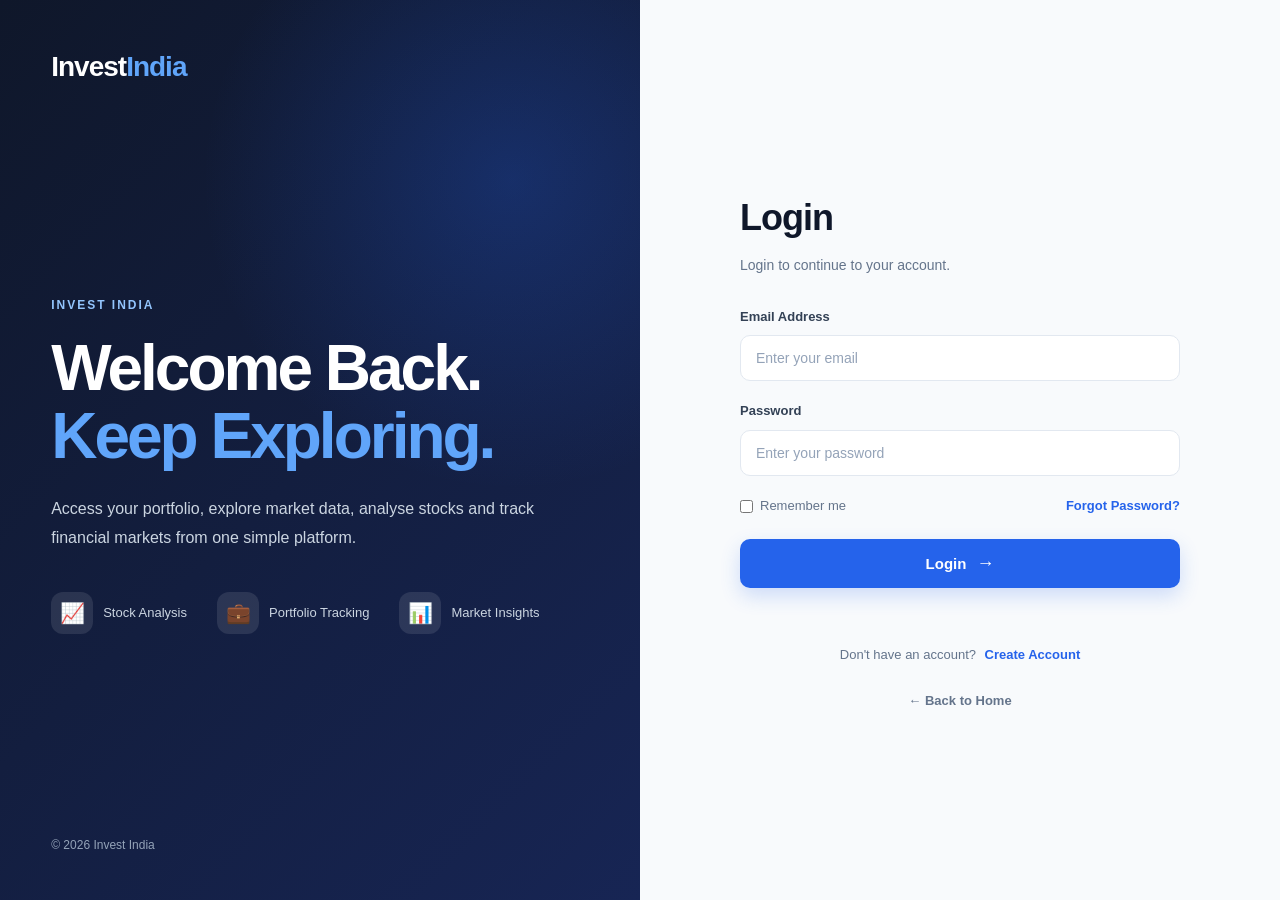
==== commit 68abbc5e: "first commi" ====
--- a/portfolio.html
+++ b/portfolio.html
@@ -1,2481 +1,994 @@
+
 <!DOCTYPE html>
 <html lang="en">
-
 <head>
-
     <meta charset="UTF-8">
-
-    <meta name="viewport"
-          content="width=device-width, initial-scale=1.0">
-
+    <meta name="viewport" content="width=device-width, initial-scale=1.0">
     <title>Portfolio - Invest India</title>
-
-    <link rel="stylesheet"
-          href="css/style.css">
-
+    <link rel="stylesheet" href="css/style.css">
+
+    <style>
+        .portfolio-page {
+            min-height: calc(100vh - 70px);
+            padding: 45px 6% 80px;
+            background: #f5f7fb;
+        }
+
+        .portfolio-hero {
+            max-width: 1150px;
+            margin: 0 auto 30px;
+            padding: 35px;
+            display: flex;
+            align-items: center;
+            justify-content: space-between;
+            gap: 25px;
+            border-radius: 18px;
+            background: linear-gradient(135deg, #0f172a, #1e3a8a);
+            color: white;
+            box-shadow: 0 15px 35px rgba(15,23,42,.15);
+        }
+
+        .portfolio-label {
+            display: inline-block;
+            margin-bottom: 8px;
+            color: #2563eb;
+            font-size: 11px;
+            font-weight: 800;
+            letter-spacing: 1.5px;
+        }
+
+        .portfolio-hero .portfolio-label {
+            color: #93c5fd;
+        }
+
+        .portfolio-hero h1 {
+            margin-bottom: 8px;
+            font-size: 34px;
+        }
+
+        .portfolio-hero p {
+            color: #cbd5e1;
+            font-size: 14px;
+        }
+
+        .add-investment-btn {
+            padding: 13px 20px;
+            border: none;
+            border-radius: 9px;
+            background: #22c55e;
+            color: white;
+            font-size: 14px;
+            font-weight: 700;
+            cursor: pointer;
+            white-space: nowrap;
+            transition: .2s;
+        }
+
+        .add-investment-btn:hover {
+            background: #16a34a;
+            transform: translateY(-2px);
+        }
+
+        .portfolio-summary {
+            max-width: 1150px;
+            margin: 0 auto 30px;
+            display: grid;
+            grid-template-columns: repeat(4, 1fr);
+            gap: 15px;
+        }
+
+        .portfolio-summary-card {
+            padding: 20px;
+            display: flex;
+            align-items: center;
+            gap: 14px;
+            background: white;
+            border: 1px solid #e5e7eb;
+            border-radius: 13px;
+            box-shadow: 0 5px 20px rgba(15,23,42,.05);
+            min-width: 0;
+        }
+
+        .summary-icon {
+            width: 45px;
+            height: 45px;
+            display: flex;
+            align-items: center;
+            justify-content: center;
+            flex-shrink: 0;
+            border-radius: 10px;
+            background: #eff6ff;
+            font-size: 21px;
+        }
+
+        .portfolio-summary-card span {
+            display: block;
+            margin-bottom: 4px;
+            color: #6b7280;
+            font-size: 12px;
+        }
+
+        .portfolio-summary-card h2 {
+            color: #111827;
+            font-size: 19px;
+            overflow-wrap: anywhere;
+        }
+
+        .investment-form-card {
+            max-width: 1150px;
+            margin: 0 auto 30px;
+            padding: 28px;
+            background: white;
+            border: 1px solid #e5e7eb;
+            border-radius: 15px;
+            box-shadow: 0 8px 25px rgba(15,23,42,.07);
+        }
+
+        .form-header {
+            display: flex;
+            align-items: center;
+            justify-content: space-between;
+            margin-bottom: 25px;
+        }
+
+        .form-header h2 {
+            color: #111827;
+            font-size: 21px;
+        }
+
+        .form-header p {
+            margin-top: 4px;
+            color: #6b7280;
+            font-size: 13px;
+        }
+
+        .close-form-btn {
+            border: none;
+            background: #f1f5f9;
+            width: 34px;
+            height: 34px;
+            border-radius: 8px;
+            cursor: pointer;
+            color: #475569;
+        }
+
+        .investment-form-grid {
+            display: grid;
+            grid-template-columns: repeat(4, minmax(0, 1fr));
+            gap: 15px;
+        }
+
+        .form-group label {
+            display: block;
+            margin-bottom: 7px;
+            color: #374151;
+            font-size: 13px;
+            font-weight: 600;
+        }
+
+        .form-group input {
+            width: 100%;
+            padding: 12px;
+            border: 1px solid #d1d5db;
+            border-radius: 8px;
+            outline: none;
+            font-size: 14px;
+        }
+
+        .form-group input:focus {
+            border-color: #2563eb;
+            box-shadow: 0 0 0 3px rgba(37,99,235,.1);
+        }
+
+        .form-actions {
+            display: flex;
+            justify-content: flex-end;
+            gap: 10px;
+            margin-top: 20px;
+        }
+
+        .cancel-investment-btn,
+        .save-investment-btn {
+            padding: 11px 18px;
+            border-radius: 8px;
+            cursor: pointer;
+            font-size: 13px;
+            font-weight: 600;
+        }
+
+        .cancel-investment-btn {
+            border: 1px solid #d1d5db;
+            background: white;
+            color: #374151;
+        }
+
+        .save-investment-btn {
+            border: none;
+            background: #2563eb;
+            color: white;
+        }
+
+        .save-investment-btn:hover {
+            background: #1d4ed8;
+        }
+
+        .holdings-section {
+            max-width: 1150px;
+            margin: auto;
+        }
+
+        .holdings-header {
+            display: flex;
+            align-items: center;
+            justify-content: space-between;
+            gap: 15px;
+            margin-bottom: 18px;
+        }
+
+        .holdings-header h2 {
+            color: #111827;
+            font-size: 24px;
+        }
+
+        .refresh-btn {
+            padding: 9px 14px;
+            border: 1px solid #d1d5db;
+            border-radius: 8px;
+            background: white;
+            color: #374151;
+            cursor: pointer;
+        }
+
+        .portfolio-table-wrapper {
+            overflow-x: auto;
+            background: white;
+            border: 1px solid #e5e7eb;
+            border-radius: 14px;
+            box-shadow: 0 5px 20px rgba(15,23,42,.05);
+        }
+
+        .portfolio-table {
+            width: 100%;
+            border-collapse: collapse;
+            min-width: 900px;
+        }
+
+        .portfolio-table th {
+            padding: 15px;
+            background: #f8fafc;
+            border-bottom: 1px solid #e5e7eb;
+            color: #64748b;
+            text-align: left;
+            font-size: 11px;
+            text-transform: uppercase;
+        }
+
+        .portfolio-table td {
+            padding: 17px 15px;
+            border-bottom: 1px solid #f1f5f9;
+            color: #374151;
+            font-size: 13px;
+        }
+
+        .portfolio-table tr:last-child td {
+            border-bottom: none;
+        }
+
+        .stock-symbol {
+            color: #111827;
+            font-weight: 800;
+            font-size: 15px;
+        }
+
+        .stock-name span {
+            color: #94a3b8;
+            font-size: 10px;
+        }
+
+        .profit, .profit-text {
+            color: #16a34a !important;
+            font-weight: 700;
+        }
+
+        .loss, .loss-text {
+            color: #dc2626 !important;
+            font-weight: 700;
+        }
+
+        .edit-btn, .delete-btn {
+            padding: 7px 11px;
+            margin: 2px;
+            border-radius: 7px;
+            cursor: pointer;
+            font-size: 11px;
+            font-weight: 600;
+        }
+
+        .edit-btn {
+            border: 1px solid #bfdbfe;
+            background: #eff6ff;
+            color: #2563eb;
+        }
+
+        .delete-btn {
+            border: 1px solid #fecaca;
+            background: #fef2f2;
+            color: #dc2626;
+        }
+
+        .loading-cell, .error-cell {
+            padding: 40px !important;
+            text-align: center;
+            color: #64748b !important;
+        }
+
+        .empty-portfolio {
+            max-width: 700px;
+            margin: 40px auto;
+            padding: 55px 25px;
+            background: white;
+            border: 1px solid #e5e7eb;
+            border-radius: 16px;
+            text-align: center;
+        }
+
+        .empty-portfolio-icon {
+            margin-bottom: 15px;
+            font-size: 45px;
+        }
+
+        .empty-portfolio h2 {
+            margin-bottom: 8px;
+            color: #111827;
+        }
+
+        .empty-portfolio p {
+            margin-bottom: 20px;
+            color: #6b7280;
+            font-size: 14px;
+        }
+
+        .portfolio-note {
+            max-width: 1150px;
+            margin: 20px auto 0;
+            color: #64748b;
+            font-size: 12px;
+            line-height: 1.6;
+        }
+
+        @media (max-width: 900px) {
+            .portfolio-summary {
+                grid-template-columns: repeat(2, minmax(0, 1fr));
+            }
+
+            .investment-form-grid {
+                grid-template-columns: repeat(2, minmax(0, 1fr));
+            }
+        }
+
+        @media (max-width: 650px) {
+            .portfolio-page {
+                padding: 25px 15px 60px;
+            }
+
+            .portfolio-hero {
+                flex-direction: column;
+                align-items: flex-start;
+                padding: 25px;
+            }
+
+            .portfolio-hero h1 {
+                font-size: 28px;
+            }
+
+            .portfolio-hero .add-investment-btn {
+                width: 100%;
+            }
+
+            .portfolio-summary {
+                grid-template-columns: 1fr;
+            }
+
+            .investment-form-grid {
+                grid-template-columns: 1fr;
+            }
+
+            .form-actions {
+                flex-direction: column;
+            }
+
+            .cancel-investment-btn,
+            .save-investment-btn {
+                width: 100%;
+            }
+
+            .holdings-header h2 {
+                font-size: 20px;
+            }
+        }
+    </style>
 </head>
 
 <body>
 
-
-<!-- =====================================================
-     HEADER
-===================================================== -->
-
 <header class="header">
-
-    <div class="logo">
-        Invest<span>India</span>
-    </div>
-
+    <div class="logo">Invest<span>India</span></div>
     <nav>
-
-        <a href="index.html">
-            Home
-        </a>
+        <a href="index.html">Home</a>
     </nav>
-
 </header>
 
-
-
-<!-- =====================================================
-     PORTFOLIO PAGE
-===================================================== -->
-
 <main class="portfolio-page">
 
-
-    <!-- =================================================
-         PAGE HEADER
-    ================================================== -->
-
     <section class="portfolio-hero">
-
         <div>
-
-            <span class="portfolio-label">
-                INVESTMENT DASHBOARD
-            </span>
-
-            <h1>
-                My Portfolio
-            </h1>
-
-            <p>
-                Track your investments, current value
-                and overall performance.
-            </p>
-
+            <span class="portfolio-label">INVESTMENT DASHBOARD</span>
+            <h1>My Portfolio</h1>
+            <p>Track your investments, current value and overall performance.</p>
         </div>
 
-
-        <button
-            class="add-investment-btn"
-            onclick="openInvestmentForm()">
-
+        <button type="button" class="add-investment-btn"
+                onclick="openInvestmentForm()">
             + Add Investment
-
         </button>
-
     </section>
 
-
-
-    <!-- =================================================
-         SUMMARY CARDS
-    ================================================== -->
-
     <section class="portfolio-summary">
 
-
         <div class="portfolio-summary-card">
-
-            <div class="summary-icon">
-                💰
+            <div class="summary-icon">💰</div>
+            <div>
+                <span>Invested Amount</span>
+                <h2 id="totalInvested">₹0.00</h2>
             </div>
-
+        </div>
+
+        <div class="portfolio-summary-card">
+            <div class="summary-icon">📈</div>
             <div>
-
-                <span>
-                    Invested Amount
-                </span>
-
-                <h2 id="totalInvested">
-                    ₹0
-                </h2>
-
+                <span>Current Value</span>
+                <h2 id="currentValue">₹0.00</h2>
             </div>
-
         </div>
 
-
-
         <div class="portfolio-summary-card">
-
-            <div class="summary-icon">
-                📈
+            <div class="summary-icon">📊</div>
+            <div>
+                <span>Total P&amp;L</span>
+                <h2 id="totalProfitLoss">₹0.00</h2>
             </div>
-
+        </div>
+
+        <div class="portfolio-summary-card">
+            <div class="summary-icon">🏦</div>
             <div>
-
-                <span>
-                    Current Value
-                </span>
-
-                <h2 id="currentValue">
-                    ₹0
-                </h2>
-
+                <span>Holdings</span>
+                <h2 id="totalHoldings">0</h2>
             </div>
-
         </div>
 
-
-
-        <div class="portfolio-summary-card">
-
-            <div class="summary-icon">
-                📊
+    </section>
+
+    <section id="investmentForm"
+             class="investment-form-card"
+             style="display:none;">
+
+        <div class="form-header">
+            <div>
+                <h2>Add Investment</h2>
+                <p>Add a stock to your portfolio</p>
             </div>
 
+            <button type="button" class="close-form-btn"
+                    onclick="closeInvestmentForm()">✕</button>
+        </div>
+
+        <form id="investmentEntryForm">
+
+            <div class="investment-form-grid">
+
+                <div class="form-group">
+                    <label for="stock">Stock Symbol</label>
+                    <input type="text" id="stock"
+                           placeholder="Example: ITC"
+                           maxlength="20" required>
+                </div>
+
+                <div class="form-group">
+                    <label for="quantity">Quantity</label>
+                    <input type="number" id="quantity"
+                           placeholder="Example: 10"
+                           min="1" step="1" required>
+                </div>
+
+                <div class="form-group">
+                    <label for="buyPrice">Buy Price (₹)</label>
+                    <input type="number" id="buyPrice"
+                           placeholder="Example: 365"
+                           min="0.01" step="0.01" required>
+                </div>
+
+                <div class="form-group">
+                    <label for="currentPrice">Current Price (₹)</label>
+                    <input type="number" id="currentPrice"
+                           placeholder="Example: 380"
+                           min="0.01" step="0.01" required>
+                </div>
+
+            </div>
+
+            <div class="form-actions">
+                <button type="button" class="cancel-investment-btn"
+                        onclick="closeInvestmentForm()">Cancel</button>
+
+                <button type="submit" class="save-investment-btn">
+                    Save Investment
+                </button>
+            </div>
+
+        </form>
+    </section>
+
+    <section class="holdings-section">
+
+        <div class="holdings-header">
             <div>
-
-                <span>
-                    Total P&L
-                </span>
-
-                <h2 id="totalProfitLoss">
-                    ₹0
-                </h2>
-
+                <span class="portfolio-label">YOUR INVESTMENTS</span>
+                <h2>Portfolio Holdings</h2>
             </div>
 
+            <button type="button" class="refresh-btn"
+                    onclick="loadPortfolio()">↻ Refresh</button>
         </div>
 
-
-
-        <div class="portfolio-summary-card">
-
-            <div class="summary-icon">
-                🏦
-            </div>
-
-            <div>
-
-                <span>
-                    Holdings
-                </span>
-
-                <h2 id="totalHoldings">
-                    0
-                </h2>
-
-            </div>
-
+        <div class="portfolio-table-wrapper">
+            <table class="portfolio-table">
+                <thead>
+                    <tr>
+                        <th>Stock</th>
+                        <th>Quantity</th>
+                        <th>Buy Price</th>
+                        <th>Current Price</th>
+                        <th>Invested</th>
+                        <th>Current Value</th>
+                        <th>P&amp;L</th>
+                        <th>Action</th>
+                    </tr>
+                </thead>
+
+                <tbody id="portfolioBody">
+                    <tr>
+                        <td colspan="8" class="loading-cell">
+                            Loading portfolio...
+                        </td>
+                    </tr>
+                </tbody>
+            </table>
         </div>
 
     </section>
 
-
-
-    <!-- =================================================
-         ADD INVESTMENT FORM
-    ================================================== -->
-
-    <section
-        id="investmentForm"
-        class="investment-form-card"
-        style="display: none;">
-
-        <div class="form-header">
-
-            <div>
-
-                <h2>
-                    Add Investment
-                </h2>
-
-                <p>
-                    Add a stock to your portfolio
-                </p>
-
-            </div>
-
-            <button
-                class="close-form-btn"
-                onclick="closeInvestmentForm()">
-
-                ✕
-
-            </button>
-
-        </div>
-
-
-        <div class="investment-form-grid">
-
-
-            <div class="form-group">
-
-                <label>
-                    Stock Symbol
-                </label>
-
-                <input
-                    type="text"
-                    id="stock"
-                    placeholder="Example: ITC">
-
-            </div>
-
-
-            <div class="form-group">
-
-                <label>
-                    Quantity
-                </label>
-
-                <input
-                    type="number"
-                    id="quantity"
-                    placeholder="Example: 10"
-                    min="1">
-
-            </div>
-
-
-            <div class="form-group">
-
-                <label>
-                    Buy Price
-                </label>
-
-                <input
-                    type="number"
-                    id="buyPrice"
-                    placeholder="Example: 365"
-                    min="0"
-                    step="0.01">
-
-            </div>
-
-
-            <div class="form-group">
-
-                <label>
-                    Current Price
-                </label>
-
-                <input
-                    type="number"
-                    id="currentPrice"
-                    placeholder="Example: 380"
-                    min="0"
-                    step="0.01">
-
-            </div>
-
-        </div>
-
-
-        <div class="form-actions">
-
-            <button
-                class="cancel-investment-btn"
-                onclick="closeInvestmentForm()">
-
-                Cancel
-
-            </button>
-
-            <button
-                class="save-investment-btn"
-                onclick="addInvestment()">
-
-                Save Investment
-
-            </button>
-
-        </div>
-
+    <section id="emptyPortfolio"
+             class="empty-portfolio"
+             style="display:none;">
+
+        <div class="empty-portfolio-icon">📊</div>
+        <h2>Your portfolio is empty</h2>
+        <p>Start building your investment portfolio by adding your first stock.</p>
+
+        <button type="button"
+                onclick="openInvestmentForm()"
+                class="add-investment-btn">
+            + Add Your First Investment
+        </button>
     </section>
 
-
-
-    <!-- =================================================
-         PORTFOLIO HOLDINGS
-    ================================================== -->
-
-    <section class="holdings-section">
-
-
-        <div class="holdings-header">
-
-            <div>
-
-                <span class="portfolio-label">
-                    YOUR INVESTMENTS
-                </span>
-
-                <h2>
-                    Portfolio Holdings
-                </h2>
-
-            </div>
-
-
-            <button
-                class="refresh-btn"
-                onclick="loadPortfolio()">
-
-                ↻ Refresh
-
-            </button>
-
-        </div>
-
-
-
-        <div class="portfolio-table-wrapper">
-
-            <table class="portfolio-table">
-
-                <thead>
-
-                    <tr>
-
-                        <th>
-                            Stock
-                        </th>
-
-                        <th>
-                            Quantity
-                        </th>
-
-                        <th>
-                            Buy Price
-                        </th>
-
-                        <th>
-                            Current Price
-                        </th>
-
-                        <th>
-                            Invested
-                        </th>
-
-                        <th>
-                            Current Value
-                        </th>
-
-                        <th>
-                            P&L
-                        </th>
-
-                        <th>
-                            Action
-                        </th>
-
-                    </tr>
-
-                </thead>
-
-
-                <tbody id="portfolioBody">
-
-                    <tr>
-
-                        <td
-                            colspan="8"
-                            class="loading-cell">
-
-                            Loading portfolio...
-
-                        </td>
-
-                    </tr>
-
-                </tbody>
-
-            </table>
-
-        </div>
-
-    </section>
-
-
-
-    <!-- =================================================
-         EMPTY PORTFOLIO
-    ================================================== -->
-
-    <section
-        id="emptyPortfolio"
-        class="empty-portfolio"
-        style="display: none;">
-
-        <div class="empty-portfolio-icon">
-            📊
-        </div>
-
-        <h2>
-            Your portfolio is empty
-        </h2>
-
-        <p>
-            Start building your investment portfolio
-            by adding your first stock.
-        </p>
-
-        <button
-            onclick="openInvestmentForm()"
-            class="add-investment-btn">
-
-            + Add Your First Investment
-
-        </button>
-
-    </section>
-
+    <p class="portfolio-note">
+        Note: Investment data is saved in this browser only.
+        Current prices are entered manually and are not live market prices.
+    </p>
 
 </main>
 
-
-
-<!-- =====================================================
-     JAVASCRIPT
-===================================================== -->
-
 <script>
-
-
-/* =====================================================
-   GET LOGGED-IN USER EMAIL
-===================================================== */
-
-const loggedInEmail =
-    localStorage.getItem("userEmail");
-
-
-
-/* =====================================================
-   LOGIN CHECK
-===================================================== */
-
-if (
-    localStorage.getItem("isLoggedIn") !== "true"
-) {
-
-    localStorage.setItem(
-        "returnPage",
-        "portfolio.html"
+"use strict";
+
+/* =========================================
+   USER SESSION
+========================================= */
+
+function getCurrentUserEmail() {
+    return (
+        localStorage.getItem("loggedInEmail") ||
+        localStorage.getItem("userEmail") ||
+        ""
+    ).trim().toLowerCase();
+}
+
+function isUserLoggedIn() {
+    return localStorage.getItem("isLoggedIn") === "true"
+        && Boolean(getCurrentUserEmail());
+}
+
+function getPortfolioKey() {
+    return "investmentPortfolio_" +
+        encodeURIComponent(getCurrentUserEmail());
+}
+
+/* =========================================
+   STORAGE FUNCTIONS
+========================================= */
+
+function getInvestments() {
+    try {
+        const savedData = localStorage.getItem(getPortfolioKey());
+
+        if (!savedData) return [];
+
+        const investments = JSON.parse(savedData);
+
+        return Array.isArray(investments) ? investments : [];
+    } catch (error) {
+        console.error("Unable to read portfolio:", error);
+        return [];
+    }
+}
+
+function saveInvestments(investments) {
+    try {
+        localStorage.setItem(
+            getPortfolioKey(),
+            JSON.stringify(investments)
+        );
+
+        return true;
+    } catch (error) {
+        console.error("Unable to save portfolio:", error);
+        alert("Unable to save investment. Please check browser storage.");
+        return false;
+    }
+}
+
+/* =========================================
+   OPEN AND CLOSE FORM
+========================================= */
+
+function openInvestmentForm() {
+    if (!isUserLoggedIn()) {
+        localStorage.setItem("returnPage", "portfolio.html");
+        window.location.href = "login.html";
+        return;
+    }
+
+    document.getElementById("investmentForm").style.display = "block";
+    document.getElementById("stock").focus();
+}
+
+function closeInvestmentForm() {
+    document.getElementById("investmentForm").style.display = "none";
+}
+
+/* =========================================
+   ADD INVESTMENT
+========================================= */
+
+document.getElementById("investmentEntryForm").addEventListener(
+    "submit",
+    function(event) {
+        event.preventDefault();
+        addInvestment();
+    }
+);
+
+function addInvestment() {
+    if (!isUserLoggedIn()) {
+        localStorage.setItem("returnPage", "portfolio.html");
+        window.location.href = "login.html";
+        return;
+    }
+
+    const stock = document.getElementById("stock")
+        .value.trim().toUpperCase();
+
+    const quantity = Number(document.getElementById("quantity").value);
+    const buyPrice = Number(document.getElementById("buyPrice").value);
+    const currentPrice = Number(document.getElementById("currentPrice").value);
+
+    if (!/^[A-Z0-9.&_-]{1,20}$/.test(stock)) {
+        alert("Please enter a valid stock symbol.");
+        return;
+    }
+
+    if (!Number.isSafeInteger(quantity) || quantity <= 0) {
+        alert("Quantity must be a positive whole number.");
+        return;
+    }
+
+    if (!Number.isFinite(buyPrice) || buyPrice <= 0 ||
+        !Number.isFinite(currentPrice) || currentPrice <= 0) {
+        alert("Please enter valid prices greater than zero.");
+        return;
+    }
+
+    const investments = getInvestments();
+
+    investments.push({
+        id: Date.now().toString() +
+            Math.random().toString(36).slice(2, 8),
+        stock: stock,
+        quantity: quantity,
+        buyPrice: buyPrice,
+        currentPrice: currentPrice
+    });
+
+    if (!saveInvestments(investments)) return;
+
+    document.getElementById("investmentEntryForm").reset();
+    closeInvestmentForm();
+    loadPortfolio();
+
+    alert("Investment saved successfully!");
+}
+
+/* =========================================
+   LOAD PORTFOLIO
+========================================= */
+
+function loadPortfolio() {
+    if (!isUserLoggedIn()) {
+        localStorage.setItem("returnPage", "portfolio.html");
+        window.location.href = "login.html";
+        return;
+    }
+
+    displayPortfolio(getInvestments());
+}
+
+/* =========================================
+   DISPLAY PORTFOLIO
+========================================= */
+
+function escapeHTML(value) {
+    return String(value).replace(/[&<>"']/g, function(character) {
+        const entities = {
+            "&": "&amp;",
+            "<": "&lt;",
+            ">": "&gt;",
+            '"': "&quot;",
+            "'": "&#39;"
+        };
+
+        return entities[character];
+    });
+}
+
+function displayPortfolio(portfolio) {
+    const body = document.getElementById("portfolioBody");
+    const empty = document.getElementById("emptyPortfolio");
+
+    if (!portfolio.length) {
+        body.innerHTML = `
+            <tr>
+                <td colspan="8" class="loading-cell">
+                    No investments added yet.
+                </td>
+            </tr>
+        `;
+
+        empty.style.display = "block";
+        updateSummary([]);
+        return;
+    }
+
+    empty.style.display = "none";
+
+    body.innerHTML = portfolio.map(function(investment) {
+        const quantity = Number(investment.quantity);
+        const buyPrice = Number(investment.buyPrice);
+        const currentPrice = Number(investment.currentPrice);
+
+        const invested = quantity * buyPrice;
+        const currentValue = quantity * currentPrice;
+        const profitLoss = currentValue - invested;
+        const profitClass = profitLoss >= 0 ? "profit" : "loss";
+
+        return `
+            <tr>
+                <td>
+                    <div class="stock-name">
+                        <div class="stock-symbol">
+                            ${escapeHTML(investment.stock)}
+                        </div>
+                        <span>Manually tracked</span>
+                    </div>
+                </td>
+
+                <td>${quantity}</td>
+                <td>₹${buyPrice.toFixed(2)}</td>
+                <td><strong>₹${currentPrice.toFixed(2)}</strong></td>
+                <td>₹${invested.toFixed(2)}</td>
+                <td>₹${currentValue.toFixed(2)}</td>
+
+                <td>
+                    <span class="${profitClass}">
+                        ${profitLoss >= 0 ? "+" : "-"}₹${Math.abs(profitLoss).toFixed(2)}
+                    </span>
+                </td>
+
+                <td>
+                    <button type="button"
+                            class="edit-btn"
+                            data-action="edit"
+                            data-id="${escapeHTML(investment.id)}">
+                        Edit
+                    </button>
+
+                    <button type="button"
+                            class="delete-btn"
+                            data-action="delete"
+                            data-id="${escapeHTML(investment.id)}">
+                        Delete
+                    </button>
+                </td>
+            </tr>
+        `;
+    }).join("");
+
+    updateSummary(portfolio);
+}
+
+/* =========================================
+   SUMMARY CALCULATION
+========================================= */
+
+function updateSummary(portfolio) {
+    let totalInvested = 0;
+    let currentValue = 0;
+
+    portfolio.forEach(function(investment) {
+        totalInvested +=
+            Number(investment.quantity) * Number(investment.buyPrice);
+
+        currentValue +=
+            Number(investment.quantity) * Number(investment.currentPrice);
+    });
+
+    const profitLoss = currentValue - totalInvested;
+
+    document.getElementById("totalInvested").textContent =
+        "₹" + totalInvested.toFixed(2);
+
+    document.getElementById("currentValue").textContent =
+        "₹" + currentValue.toFixed(2);
+
+    const pnlElement = document.getElementById("totalProfitLoss");
+
+    pnlElement.textContent =
+        (profitLoss >= 0 ? "+" : "-") +
+        "₹" + Math.abs(profitLoss).toFixed(2);
+
+    pnlElement.classList.toggle("profit-text", profitLoss >= 0);
+    pnlElement.classList.toggle("loss-text", profitLoss < 0);
+
+    document.getElementById("totalHoldings").textContent =
+        portfolio.length;
+}
+
+/* =========================================
+   EDIT AND DELETE ACTIONS
+========================================= */
+
+document.getElementById("portfolioBody").addEventListener(
+    "click",
+    function(event) {
+        const button = event.target.closest("button[data-action]");
+
+        if (!button) return;
+
+        if (button.dataset.action === "edit") {
+            editInvestment(button.dataset.id);
+        }
+
+        if (button.dataset.action === "delete") {
+            deleteInvestment(button.dataset.id);
+        }
+    }
+);
+
+/* =========================================
+   EDIT INVESTMENT
+========================================= */
+
+function editInvestment(id) {
+    const investments = getInvestments();
+
+    const investment = investments.find(function(item) {
+        return item.id === id;
+    });
+
+    if (!investment) {
+        alert("Investment not found.");
+        return;
+    }
+
+    const quantityInput = prompt(
+        "Enter quantity:",
+        investment.quantity
     );
 
-    window.location.href =
-        "login.html";
-
-}
-
-
-
-/* =====================================================
-   OPEN FORM
-===================================================== */
-
-function openInvestmentForm() {
-
-    document.getElementById(
-        "investmentForm"
-    ).style.display = "block";
-
-}
-
-
-
-/* =====================================================
-   CLOSE FORM
-===================================================== */
-
-function closeInvestmentForm() {
-
-    document.getElementById(
-        "investmentForm"
-    ).style.display = "none";
-
-}
-
-
-
-/* =====================================================
-   LOAD PORTFOLIO
-===================================================== */
-
-async function loadPortfolio() {
-
-
-    if (!loggedInEmail) {
-
-        localStorage.setItem(
-            "returnPage",
-            "portfolio.html"
-        );
-
-        window.location.href =
-            "login.html";
-
-        return;
-
-    }
-
-
-    try {
-
-
-        const response =
-            await fetch(
-                "http://localhost:8080/api/portfolio?email="
-                + encodeURIComponent(
-                    loggedInEmail
-                )
-            );
-
-
-        if (!response.ok) {
-
-            throw new Error(
-                "Portfolio loading failed"
-            );
-
-        }
-
-
-        const portfolio =
-            await response.json();
-
-
-        displayPortfolio(
-            portfolio
-        );
-
-
-    }
-
-    catch (error) {
-
-        console.error(
-            "Portfolio Error:",
-            error
-        );
-
-
-        document.getElementById(
-            "portfolioBody"
-        ).innerHTML = `
-
-            <tr>
-
-                <td
-                    colspan="8"
-                    class="error-cell">
-
-                    Unable to connect to backend.
-
-                </td>
-
-            </tr>
-
-        `;
-
-    }
-
-}
-
-
-
-/* =====================================================
-   DISPLAY PORTFOLIO
-===================================================== */
-
-function displayPortfolio(
-    portfolio
-) {
-
-
-    const body =
-        document.getElementById(
-            "portfolioBody"
-        );
-
-
-    const empty =
-        document.getElementById(
-            "emptyPortfolio"
-        );
-
-
-    if (
-        !portfolio ||
-        portfolio.length === 0
-    ) {
-
-
-        body.innerHTML = "";
-
-        empty.style.display =
-            "block";
-
-
-        updateSummary([]);
-
-        return;
-
-    }
-
-
-    empty.style.display =
-        "none";
-
-
-    body.innerHTML = "";
-
-
-    portfolio.forEach(
-        investment => {
-
-
-            const invested =
-                Number(
-                    investment.quantity
-                ) *
-                Number(
-                    investment.buyPrice
-                );
-
-
-            const currentValue =
-                Number(
-                    investment.quantity
-                ) *
-                Number(
-                    investment.currentPrice
-                );
-
-
-            const profitLoss =
-                currentValue -
-                invested;
-
-
-            const profitClass =
-                profitLoss >= 0
-                    ? "profit"
-                    : "loss";
-
-
-            const row =
-                document.createElement(
-                    "tr"
-                );
-
-
-            row.innerHTML = `
-
-                <td>
-
-                    <div class="stock-name">
-
-                        <div class="stock-symbol">
-                            ${investment.stock}
-                        </div>
-
-                        <span>
-                            NSE / BSE
-                        </span>
-
-                    </div>
-
-                </td>
-
-
-                <td>
-                    ${investment.quantity}
-                </td>
-
-
-                <td>
-                    ₹${Number(
-                        investment.buyPrice
-                    ).toFixed(2)}
-                </td>
-
-
-                <td>
-
-                    <strong>
-                        ₹${Number(
-                            investment.currentPrice
-                        ).toFixed(2)}
-                    </strong>
-
-                </td>
-
-
-                <td>
-                    ₹${invested.toFixed(2)}
-                </td>
-
-
-                <td>
-                    ₹${currentValue.toFixed(2)}
-                </td>
-
-
-                <td>
-
-                    <span class="${profitClass}">
-
-                        ${
-                            profitLoss >= 0
-                                ? "+"
-                                : ""
-                        }
-
-                        ₹${profitLoss.toFixed(2)}
-
-                    </span>
-
-                </td>
-
-
-                <td>
-
-                    <button
-                        class="edit-btn"
-                        onclick="editInvestment(
-                            ${investment.id},
-                            '${investment.stock}',
-                            ${investment.quantity},
-                            ${investment.buyPrice},
-                            ${investment.currentPrice}
-                        )">
-
-                        Edit
-
-                    </button>
-
-
-                    <button
-                        class="delete-btn"
-                        onclick="deleteInvestment(
-                            ${investment.id}
-                        )">
-
-                        Delete
-
-                    </button>
-
-                </td>
-
-            `;
-
-
-            body.appendChild(
-                row
-            );
-
-        }
+    if (quantityInput === null) return;
+
+    const buyPriceInput = prompt(
+        "Enter buy price:",
+        investment.buyPrice
     );
 
-
-    updateSummary(
-        portfolio
+    if (buyPriceInput === null) return;
+
+    const currentPriceInput = prompt(
+        "Enter current price:",
+        investment.currentPrice
     );
 
-}
-
-
-
-/* =====================================================
-   UPDATE SUMMARY
-===================================================== */
-
-function updateSummary(
-    portfolio
-) {
-
-
-    let totalInvested = 0;
-
-    let currentValue = 0;
-
-
-    portfolio.forEach(
-        investment => {
-
-
-            totalInvested +=
-                Number(
-                    investment.quantity
-                ) *
-                Number(
-                    investment.buyPrice
-                );
-
-
-            currentValue +=
-                Number(
-                    investment.quantity
-                ) *
-                Number(
-                    investment.currentPrice
-                );
-
-        }
-    );
-
-
-    const profitLoss =
-        currentValue -
-        totalInvested;
-
-
-    document.getElementById(
-        "totalInvested"
-    ).textContent =
-        "₹" +
-        totalInvested.toFixed(2);
-
-
-    document.getElementById(
-        "currentValue"
-    ).textContent =
-        "₹" +
-        currentValue.toFixed(2);
-
-
-    document.getElementById(
-        "totalProfitLoss"
-    ).textContent =
-        (profitLoss >= 0 ? "+" : "") +
-        "₹" +
-        profitLoss.toFixed(2);
-
-
-    document.getElementById(
-        "totalHoldings"
-    ).textContent =
-        portfolio.length;
-
-
-    const pnlElement =
-        document.getElementById(
-            "totalProfitLoss"
-        );
-
-
-    if (profitLoss >= 0) {
-
-        pnlElement.classList.add(
-            "profit-text"
-        );
-
-        pnlElement.classList.remove(
-            "loss-text"
-        );
-
-    }
-    else {
-
-        pnlElement.classList.add(
-            "loss-text"
-        );
-
-        pnlElement.classList.remove(
-            "profit-text"
-        );
-
-    }
-
-}
-
-
-
-/* =====================================================
-   ADD INVESTMENT
-===================================================== */
-
-async function addInvestment() {
-
-
-    const stock =
-        document.getElementById(
-            "stock"
-        ).value
-        .trim()
-        .toUpperCase();
-
-
-    const quantity =
-        Number(
-            document.getElementById(
-                "quantity"
-            ).value
-        );
-
-
-    const buyPrice =
-        Number(
-            document.getElementById(
-                "buyPrice"
-            ).value
-        );
-
-
-    const currentPrice =
-        Number(
-            document.getElementById(
-                "currentPrice"
-            ).value
-        );
-
-
-    /* =================================================
-       VALIDATION
-    ================================================= */
-
-    if (
-        !stock ||
-        !Number.isFinite(quantity) ||
-        quantity <= 0 ||
-        !Number.isFinite(buyPrice) ||
-        buyPrice <= 0 ||
-        !Number.isFinite(currentPrice) ||
-        currentPrice <= 0
-    ) {
-
-        alert(
-            "Please enter valid investment details."
-        );
-
-        return;
-
-    }
-
-
-    /* =================================================
-       CHECK LOGIN
-    ================================================= */
-
-    if (!loggedInEmail) {
-
-        alert(
-            "User email not found. Please login again."
-        );
-
-        window.location.href =
-            "login.html";
-
-        return;
-
-    }
-
-
-    try {
-
-
-        const response =
-            await fetch(
-                "http://localhost:8080/api/portfolio?email="
-                + encodeURIComponent(
-                    loggedInEmail
-                ),
-                {
-
-                    method: "POST",
-
-                    headers: {
-
-                        "Content-Type":
-                            "application/json"
-
-                    },
-
-                    body: JSON.stringify({
-
-                        stock:
-                            stock,
-
-                        quantity:
-                            quantity,
-
-                        buyPrice:
-                            buyPrice,
-
-                        currentPrice:
-                            currentPrice
-
-                    })
-
-                }
-            );
-
-
-        if (!response.ok) {
-
-            const errorText =
-                await response.text();
-
-            console.error(
-                "Backend Error:",
-                errorText
-            );
-
-            throw new Error(
-                "Investment could not be added"
-            );
-
-        }
-
-
-        alert(
-            "Investment added successfully!"
-        );
-
-
-        /* =================================================
-           CLEAR FORM
-        ================================================= */
-
-        document.getElementById(
-            "stock"
-        ).value = "";
-
-
-        document.getElementById(
-            "quantity"
-        ).value = "";
-
-
-        document.getElementById(
-            "buyPrice"
-        ).value = "";
-
-
-        document.getElementById(
-            "currentPrice"
-        ).value = "";
-
-
-        closeInvestmentForm();
-
-
-        /* =================================================
-           RELOAD PORTFOLIO
-        ================================================= */
-
-        await loadPortfolio();
-
-    }
-
-
-    catch (error) {
-
-        console.error(
-            "Add Investment Error:",
-            error
-        );
-
-
-        alert(
-            "Unable to add investment. Make sure Spring Boot backend is running."
-        );
-
-    }
-
-}
-
-
-
-/* =====================================================
-   EDIT INVESTMENT
-===================================================== */
-
-async function editInvestment(
-    id,
-    stock,
-    quantity,
-    buyPrice,
-    currentPrice
-) {
-
-
-    const newQuantity =
-        prompt(
-            "Enter Quantity:",
-            quantity
-        );
-
-
-    if (newQuantity === null) {
-
-        return;
-
-    }
-
-
-    const newBuyPrice =
-        prompt(
-            "Enter Buy Price:",
-            buyPrice
-        );
-
-
-    if (newBuyPrice === null) {
-
-        return;
-
-    }
-
-
-    const newCurrentPrice =
-        prompt(
-            "Enter Current Price:",
-            currentPrice
-        );
-
-
-    if (newCurrentPrice === null) {
-
-        return;
-
-    }
-
-
-    const quantityValue =
-        Number(
-            newQuantity
-        );
-
-
-    const buyPriceValue =
-        Number(
-            newBuyPrice
-        );
-
-
-    const currentPriceValue =
-        Number(
-            newCurrentPrice
-        );
-
-
-    /* =================================================
-       VALIDATION
-    ================================================= */
-
-    if (
-        !Number.isFinite(quantityValue) ||
-        quantityValue <= 0 ||
-        !Number.isFinite(buyPriceValue) ||
-        buyPriceValue <= 0 ||
-        !Number.isFinite(currentPriceValue) ||
-        currentPriceValue <= 0
-    ) {
-
-        alert(
-            "Please enter valid values."
-        );
-
-        return;
-
-    }
-
-
-    if (!loggedInEmail) {
-
-        alert(
-            "User email not found. Please login again."
-        );
-
-        window.location.href =
-            "login.html";
-
-        return;
-
-    }
-
-
-    try {
-
-
-        const response =
-            await fetch(
-                "http://localhost:8080/api/portfolio/"
-                + id
-                + "?email="
-                + encodeURIComponent(
-                    loggedInEmail
-                ),
-                {
-
-                    method: "PUT",
-
-                    headers: {
-
-                        "Content-Type":
-                            "application/json"
-
-                    },
-
-                    body: JSON.stringify({
-
-                        stock:
-                            stock,
-
-                        quantity:
-                            quantityValue,
-
-                        buyPrice:
-                            buyPriceValue,
-
-                        currentPrice:
-                            currentPriceValue
-
-                    })
-
-                }
-            );
-
-
-        if (!response.ok) {
-
-            const errorText =
-                await response.text();
-
-            console.error(
-                "Update Backend Error:",
-                errorText
-            );
-
-            throw new Error(
-                "Update failed"
-            );
-
-        }
-
-
-        alert(
-            "Investment updated successfully!"
-        );
-
-
-        await loadPortfolio();
-
-    }
-
-
-    catch (error) {
-
-        console.error(
-            "Update Investment Error:",
-            error
-        );
-
-
-        alert(
-            "Unable to update investment."
-        );
-
-    }
-
-}
-
-
-
-/* =====================================================
+    if (currentPriceInput === null) return;
+
+    const quantity = Number(quantityInput);
+    const buyPrice = Number(buyPriceInput);
+    const currentPrice = Number(currentPriceInput);
+
+    if (!Number.isSafeInteger(quantity) || quantity <= 0) {
+        alert("Enter a valid positive whole-number quantity.");
+        return;
+    }
+
+    if (!Number.isFinite(buyPrice) || buyPrice <= 0 ||
+        !Number.isFinite(currentPrice) || currentPrice <= 0) {
+        alert("Enter valid prices greater than zero.");
+        return;
+    }
+
+    investment.quantity = quantity;
+    investment.buyPrice = buyPrice;
+    investment.currentPrice = currentPrice;
+
+    if (saveInvestments(investments)) {
+        loadPortfolio();
+        alert("Investment updated successfully!");
+    }
+}
+
+/* =========================================
    DELETE INVESTMENT
-===================================================== */
-
-async function deleteInvestment(
-    id
-) {
-
-
-    const confirmDelete =
-        confirm(
-            "Are you sure you want to delete this investment?"
-        );
-
-
-    if (!confirmDelete) {
-
-        return;
-
-    }
-
-
-    try {
-
-
-        const response =
-            await fetch(
-                "http://localhost:8080/api/portfolio/"
-                + id
-                + "?email="
-                + encodeURIComponent(
-                    loggedInEmail
-                ),
-                {
-
-                    method: "DELETE"
-
-                }
-            );
-
-
-        const result =
-            await response.text();
-
-
-        if (!response.ok) {
-
-            throw new Error(
-                result ||
-                "Delete failed"
-            );
-
-        }
-
-
-        alert(
-            result ||
-            "Investment deleted successfully."
-        );
-
-
-        await loadPortfolio();
-
-    }
-
-
-    catch (error) {
-
-        console.error(
-            "Delete Error:",
-            error
-        );
-
-
-        alert(
-            "Unable to delete investment."
-        );
-
-    }
-
-}
-
-
-
-/* =====================================================
-   LOGOUT
-===================================================== */
-
-function logoutUser() {
-
-
-    localStorage.removeItem(
-        "isLoggedIn"
-    );
-
-
-    localStorage.removeItem(
-        "userEmail"
-    );
-
-
-    localStorage.removeItem(
-        "userName"
-    );
-
-
-    localStorage.removeItem(
-        "returnPage"
-    );
-
-
-    window.location.href =
-        "login.html";
-
-}
-
-
-
-/* =====================================================
-   LOAD PAGE
-===================================================== */
+========================================= */
+
+function deleteInvestment(id) {
+    if (!confirm("Are you sure you want to delete this investment?")) {
+        return;
+    }
+
+    const investments = getInvestments();
+
+    const updatedInvestments = investments.filter(function(item) {
+        return item.id !== id;
+    });
+
+    if (updatedInvestments.length === investments.length) {
+        alert("Investment not found.");
+        return;
+    }
+
+    if (saveInvestments(updatedInvestments)) {
+        loadPortfolio();
+        alert("Investment deleted successfully!");
+    }
+}
+
+/* =========================================
+   INITIALIZE PAGE
+========================================= */
 
 loadPortfolio();
-
 </script>
 
-
-
-<!-- =====================================================
-     PORTFOLIO PAGE CSS
-===================================================== -->
-
-<style>
-
-/* =====================================================
-   PORTFOLIO PAGE
-===================================================== */
-
-.portfolio-page {
-
-    min-height:
-        calc(100vh - 70px);
-
-    padding:
-        45px 6% 80px;
-
-    background:
-        #f5f7fb;
-
-}
-
-
-/* =====================================================
-   PORTFOLIO HERO
-===================================================== */
-
-.portfolio-hero {
-
-    max-width:
-        1150px;
-
-    margin:
-        0 auto 30px;
-
-    padding:
-        35px;
-
-    display:
-        flex;
-
-    align-items:
-        center;
-
-    justify-content:
-        space-between;
-
-    gap:
-        25px;
-
-    border-radius:
-        18px;
-
-    background:
-        linear-gradient(
-            135deg,
-            #0f172a,
-            #1e3a8a
-        );
-
-    color:
-        white;
-
-    box-shadow:
-        0 15px 35px
-        rgba(
-            15,
-            23,
-            42,
-            0.15
-        );
-
-}
-
-
-.portfolio-label {
-
-    display:
-        inline-block;
-
-    margin-bottom:
-        8px;
-
-    color:
-        #2563eb;
-
-    font-size:
-        11px;
-
-    font-weight:
-        800;
-
-    letter-spacing:
-        1.5px;
-
-}
-
-
-.portfolio-hero .portfolio-label {
-
-    color:
-        #93c5fd;
-
-}
-
-
-.portfolio-hero h1 {
-
-    margin-bottom:
-        8px;
-
-    font-size:
-        34px;
-
-}
-
-
-.portfolio-hero p {
-
-    color:
-        #cbd5e1;
-
-    font-size:
-        14px;
-
-}
-
-
-/* =====================================================
-   ADD BUTTON
-===================================================== */
-
-.add-investment-btn {
-
-    padding:
-        13px 20px;
-
-    border:
-        none;
-
-    border-radius:
-        9px;
-
-    background:
-        #22c55e;
-
-    color:
-        white;
-
-    font-size:
-        14px;
-
-    font-weight:
-        700;
-
-    cursor:
-        pointer;
-
-    white-space:
-        nowrap;
-
-    transition:
-        0.2s;
-
-}
-
-
-.add-investment-btn:hover {
-
-    background:
-        #16a34a;
-
-    transform:
-        translateY(-2px);
-
-}
-
-
-/* =====================================================
-   SUMMARY
-===================================================== */
-
-.portfolio-summary {
-
-    max-width:
-        1150px;
-
-    margin:
-        0 auto 30px;
-
-    display:
-        grid;
-
-    grid-template-columns:
-        repeat(4, 1fr);
-
-    gap:
-        15px;
-
-}
-
-
-.portfolio-summary-card {
-
-    padding:
-        20px;
-
-    display:
-        flex;
-
-    align-items:
-        center;
-
-    gap:
-        14px;
-
-    background:
-        white;
-
-    border:
-        1px solid #e5e7eb;
-
-    border-radius:
-        13px;
-
-    box-shadow:
-        0 5px 20px
-        rgba(
-            15,
-            23,
-            42,
-            0.05
-        );
-
-}
-
-
-.summary-icon {
-
-    width:
-        45px;
-
-    height:
-        45px;
-
-    display:
-        flex;
-
-    align-items:
-        center;
-
-    justify-content:
-        center;
-
-    border-radius:
-        10px;
-
-    background:
-        #eff6ff;
-
-    font-size:
-        21px;
-
-}
-
-
-.portfolio-summary-card span {
-
-    display:
-        block;
-
-    margin-bottom:
-        4px;
-
-    color:
-        #6b7280;
-
-    font-size:
-        12px;
-
-}
-
-
-.portfolio-summary-card h2 {
-
-    color:
-        #111827;
-
-    font-size:
-        19px;
-
-}
-
-
-/* =====================================================
-   FORM
-===================================================== */
-
-.investment-form-card {
-
-    max-width:
-        1150px;
-
-    margin:
-        0 auto 30px;
-
-    padding:
-        28px;
-
-    background:
-        white;
-
-    border:
-        1px solid #e5e7eb;
-
-    border-radius:
-        15px;
-
-    box-shadow:
-        0 8px 25px
-        rgba(
-            15,
-            23,
-            42,
-            0.07
-        );
-
-}
-
-
-.form-header {
-
-    display:
-        flex;
-
-    align-items:
-        center;
-
-    justify-content:
-        space-between;
-
-    margin-bottom:
-        25px;
-
-}
-
-
-.form-header h2 {
-
-    color:
-        #111827;
-
-    font-size:
-        21px;
-
-}
-
-
-.form-header p {
-
-    margin-top:
-        4px;
-
-    color:
-        #6b7280;
-
-    font-size:
-        13px;
-
-}
-
-
-.close-form-btn {
-
-    border:
-        none;
-
-    background:
-        #f1f5f9;
-
-    width:
-        34px;
-
-    height:
-        34px;
-
-    border-radius:
-        8px;
-
-    cursor:
-        pointer;
-
-    color:
-        #475569;
-
-}
-
-
-.investment-form-grid {
-
-    display:
-        grid;
-
-    grid-template-columns:
-        repeat(4, 1fr);
-
-    gap:
-        15px;
-
-}
-
-
-.form-group label {
-
-    display:
-        block;
-
-    margin-bottom:
-        7px;
-
-    color:
-        #374151;
-
-    font-size:
-        13px;
-
-    font-weight:
-        600;
-
-}
-
-
-.form-group input {
-
-    width:
-        100%;
-
-    padding:
-        12px;
-
-    border:
-        1px solid #d1d5db;
-
-    border-radius:
-        8px;
-
-    outline:
-        none;
-
-    font-size:
-        14px;
-
-}
-
-
-.form-group input:focus {
-
-    border-color:
-        #2563eb;
-
-    box-shadow:
-        0 0 0 3px
-        rgba(
-            37,
-            99,
-            235,
-            0.1
-        );
-
-}
-
-
-.form-actions {
-
-    display:
-        flex;
-
-    justify-content:
-        flex-end;
-
-    gap:
-        10px;
-
-    margin-top:
-        20px;
-
-}
-
-
-.cancel-investment-btn,
-.save-investment-btn {
-
-    padding:
-        11px 18px;
-
-    border-radius:
-        8px;
-
-    cursor:
-        pointer;
-
-    font-size:
-        13px;
-
-    font-weight:
-        600;
-
-}
-
-
-.cancel-investment-btn {
-
-    border:
-        1px solid #d1d5db;
-
-    background:
-        white;
-
-    color:
-        #374151;
-
-}
-
-
-.save-investment-btn {
-
-    border:
-        none;
-
-    background:
-        #2563eb;
-
-    color:
-        white;
-
-}
-
-
-/* =====================================================
-   HOLDINGS
-===================================================== */
-
-.holdings-section {
-
-    max-width:
-        1150px;
-
-    margin:
-        auto;
-
-}
-
-
-.holdings-header {
-
-    display:
-        flex;
-
-    align-items:
-        center;
-
-    justify-content:
-        space-between;
-
-    margin-bottom:
-        18px;
-
-}
-
-
-.holdings-header h2 {
-
-    color:
-        #111827;
-
-    font-size:
-        24px;
-
-}
-
-
-.refresh-btn {
-
-    padding:
-        9px 14px;
-
-    border:
-        1px solid #d1d5db;
-
-    border-radius:
-        8px;
-
-    background:
-        white;
-
-    color:
-        #374151;
-
-    cursor:
-        pointer;
-
-}
-
-
-/* =====================================================
-   TABLE
-===================================================== */
-
-.portfolio-table-wrapper {
-
-    overflow-x:
-        auto;
-
-    background:
-        white;
-
-    border:
-        1px solid #e5e7eb;
-
-    border-radius:
-        14px;
-
-    box-shadow:
-        0 5px 20px
-        rgba(
-            15,
-            23,
-            42,
-            0.05
-        );
-
-}
-
-
-.portfolio-table {
-
-    width:
-        100%;
-
-    border-collapse:
-        collapse;
-
-    min-width:
-        900px;
-
-}
-
-
-.portfolio-table th {
-
-    padding:
-        15px;
-
-    background:
-        #f8fafc;
-
-    border-bottom:
-        1px solid #e5e7eb;
-
-    color:
-        #64748b;
-
-    text-align:
-        left;
-
-    font-size:
-        11px;
-
-    text-transform:
-        uppercase;
-
-}
-
-
-.portfolio-table td {
-
-    padding:
-        17px 15px;
-
-    border-bottom:
-        1px solid #f1f5f9;
-
-    color:
-        #374151;
-
-    font-size:
-        13px;
-
-}
-
-
-.portfolio-table tr:last-child td {
-
-    border-bottom:
-        none;
-
-}
-
-
-.stock-symbol {
-
-    color:
-        #111827;
-
-    font-weight:
-        800;
-
-    font-size:
-        15px;
-
-}
-
-
-.stock-name span {
-
-    color:
-        #94a3b8;
-
-    font-size:
-        10px;
-
-}
-
-
-.profit {
-
-    color:
-        #16a34a;
-
-    font-weight:
-        700;
-
-}
-
-
-.loss {
-
-    color:
-        #dc2626;
-
-    font-weight:
-        700;
-
-}
-
-
-.profit-text {
-
-    color:
-        #16a34a !important;
-
-}
-
-
-.loss-text {
-
-    color:
-        #dc2626 !important;
-
-}
-
-
-/* =====================================================
-   EDIT BUTTON
-===================================================== */
-
-.edit-btn {
-
-    padding:
-        7px 11px;
-
-    margin-right:
-        5px;
-
-    border:
-        1px solid #bfdbfe;
-
-    border-radius:
-        7px;
-
-    background:
-        #eff6ff;
-
-    color:
-        #2563eb;
-
-    cursor:
-        pointer;
-
-    font-size:
-        11px;
-
-    font-weight:
-        600;
-
-    transition:
-        0.2s;
-
-}
-
-
-.edit-btn:hover {
-
-    background:
-        #dbeafe;
-
-}
-
-
-/* =====================================================
-   DELETE BUTTON
-===================================================== */
-
-.delete-btn {
-
-    padding:
-        7px 11px;
-
-    border:
-        1px solid #fecaca;
-
-    border-radius:
-        7px;
-
-    background:
-        #fef2f2;
-
-    color:
-        #dc2626;
-
-    cursor:
-        pointer;
-
-    font-size:
-        11px;
-
-    font-weight:
-        600;
-
-    transition:
-        0.2s;
-
-}
-
-
-.delete-btn:hover {
-
-    background:
-        #fee2e2;
-
-}
-
-
-.loading-cell,
-.error-cell {
-
-    padding:
-        40px !important;
-
-    text-align:
-        center;
-
-    color:
-        #64748b !important;
-
-}
-
-
-/* =====================================================
-   EMPTY PORTFOLIO
-===================================================== */
-
-.empty-portfolio {
-
-    max-width:
-        700px;
-
-    margin:
-        40px auto;
-
-    padding:
-        55px 25px;
-
-    background:
-        white;
-
-    border:
-        1px solid #e5e7eb;
-
-    border-radius:
-        16px;
-
-    text-align:
-        center;
-
-}
-
-
-.empty-portfolio-icon {
-
-    margin-bottom:
-        15px;
-
-    font-size:
-        45px;
-
-}
-
-
-.empty-portfolio h2 {
-
-    margin-bottom:
-        8px;
-
-    color:
-        #111827;
-
-}
-
-
-.empty-portfolio p {
-
-    margin-bottom:
-        20px;
-
-    color:
-        #6b7280;
-
-    font-size:
-        14px;
-
-}
-
-
-/* =====================================================
-   MOBILE
-===================================================== */
-
-@media (max-width: 900px) {
-
-    .portfolio-summary {
-
-        grid-template-columns:
-            repeat(2, 1fr);
-
-    }
-
-
-    .investment-form-grid {
-
-        grid-template-columns:
-            repeat(2, 1fr);
-
-    }
-
-}
-
-
-@media (max-width: 650px) {
-
-    .portfolio-page {
-
-        padding:
-            25px 15px 60px;
-
-    }
-
-
-    .portfolio-hero {
-
-        flex-direction:
-            column;
-
-        align-items:
-            flex-start;
-
-        padding:
-            25px;
-
-    }
-
-
-    .portfolio-hero h1 {
-
-        font-size:
-            28px;
-
-    }
-
-
-    .add-investment-btn {
-
-        width:
-            100%;
-
-    }
-
-
-    .portfolio-summary {
-
-        grid-template-columns:
-            1fr;
-
-    }
-
-
-    .investment-form-grid {
-
-        grid-template-columns:
-            1fr;
-
-    }
-
-
-    .form-actions {
-
-        flex-direction:
-            column;
-
-    }
-
-
-    .cancel-investment-btn,
-    .save-investment-btn {
-
-        width:
-            100%;
-
-    }
-
-
-    .holdings-header {
-
-        align-items:
-            flex-start;
-
-        gap:
-            15px;
-
-    }
-
-
-    .holdings-header h2 {
-
-        font-size:
-            20px;
-
-    }
-
-}
-
-</style>
-
-
 </body>
-
 </html>
